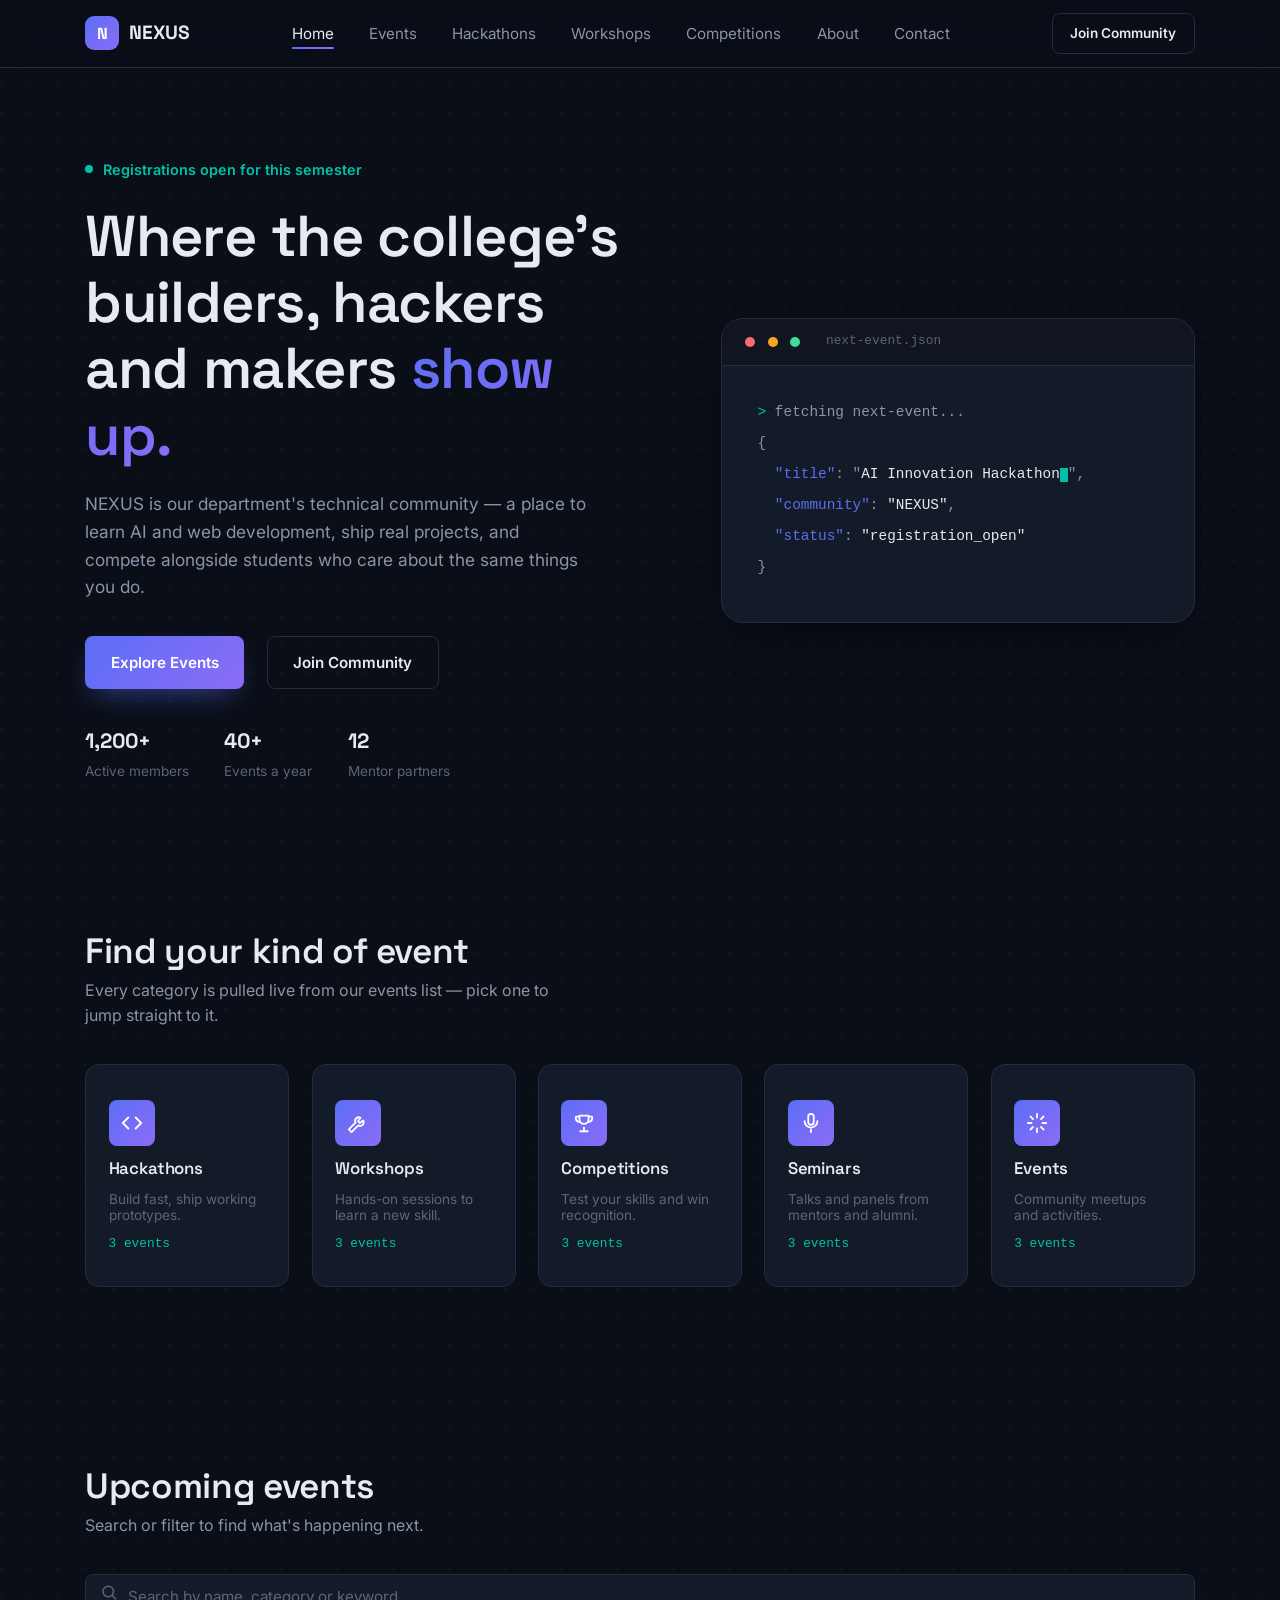
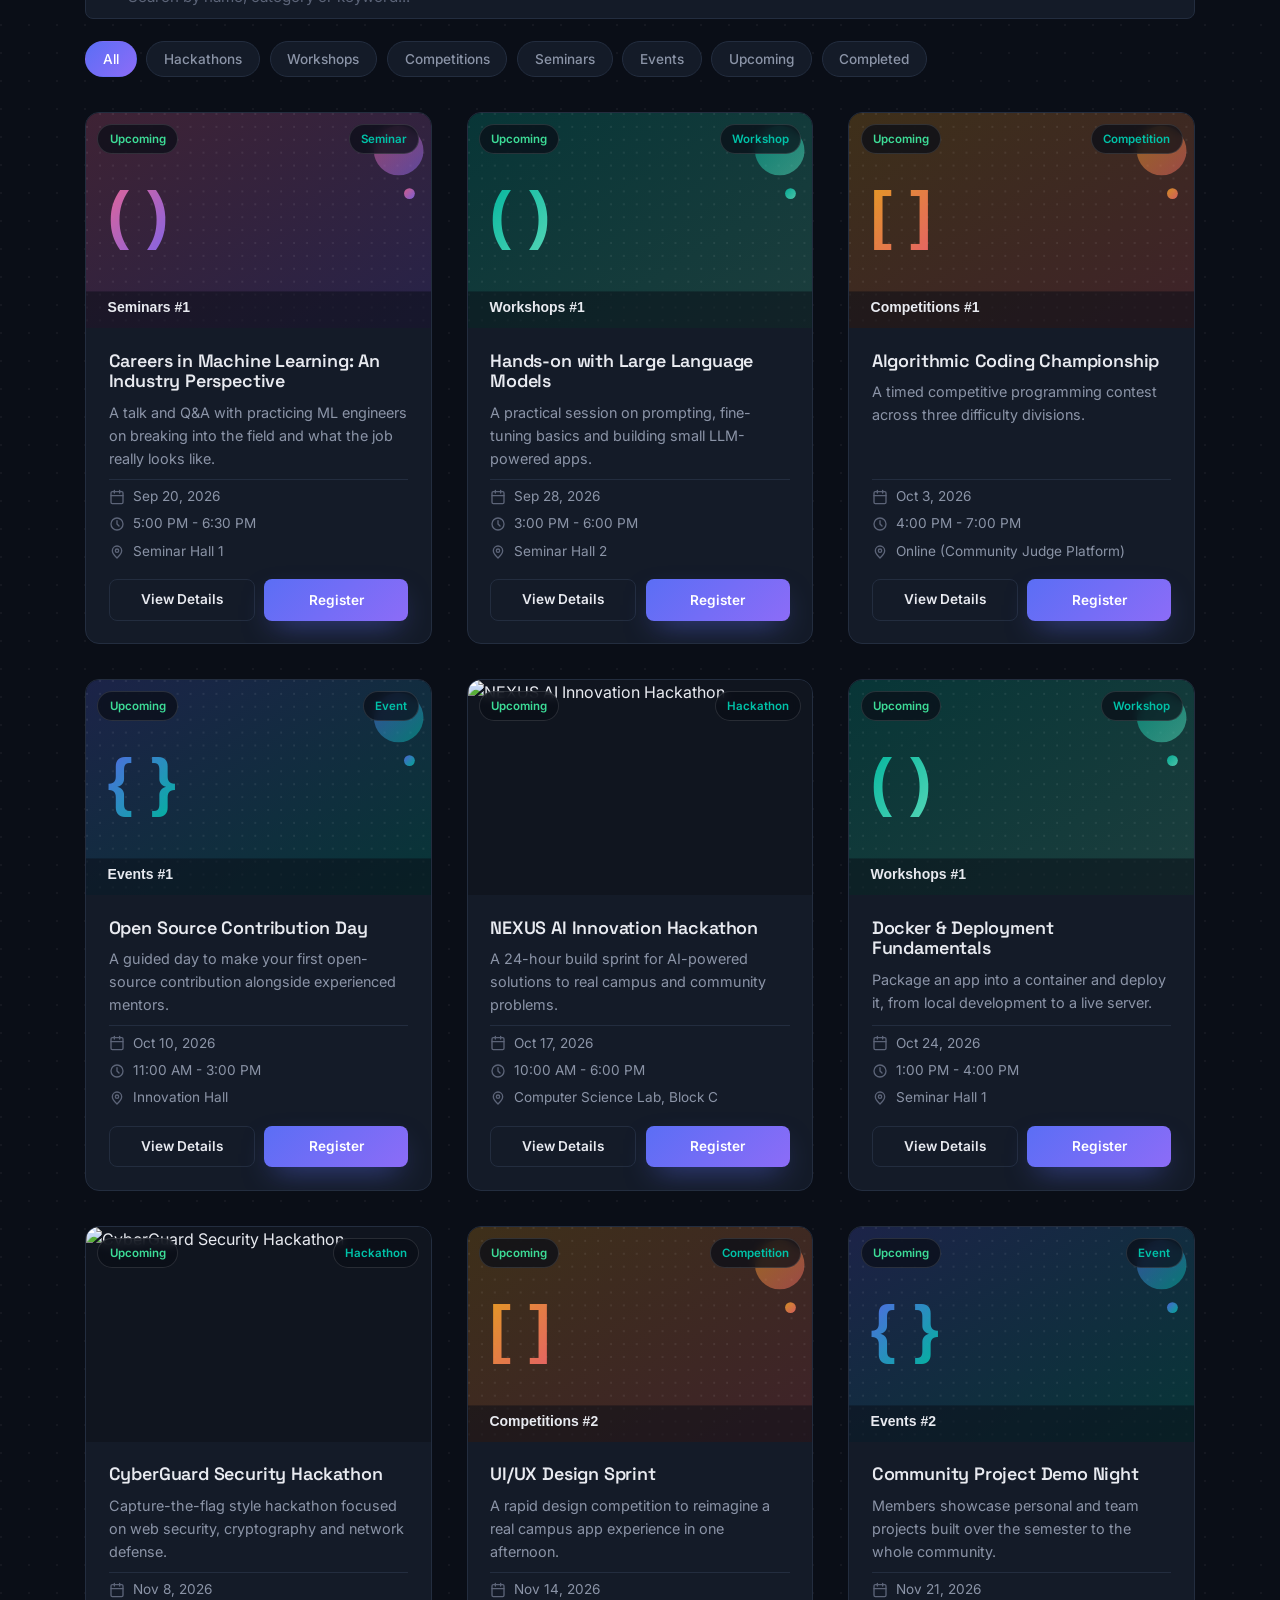
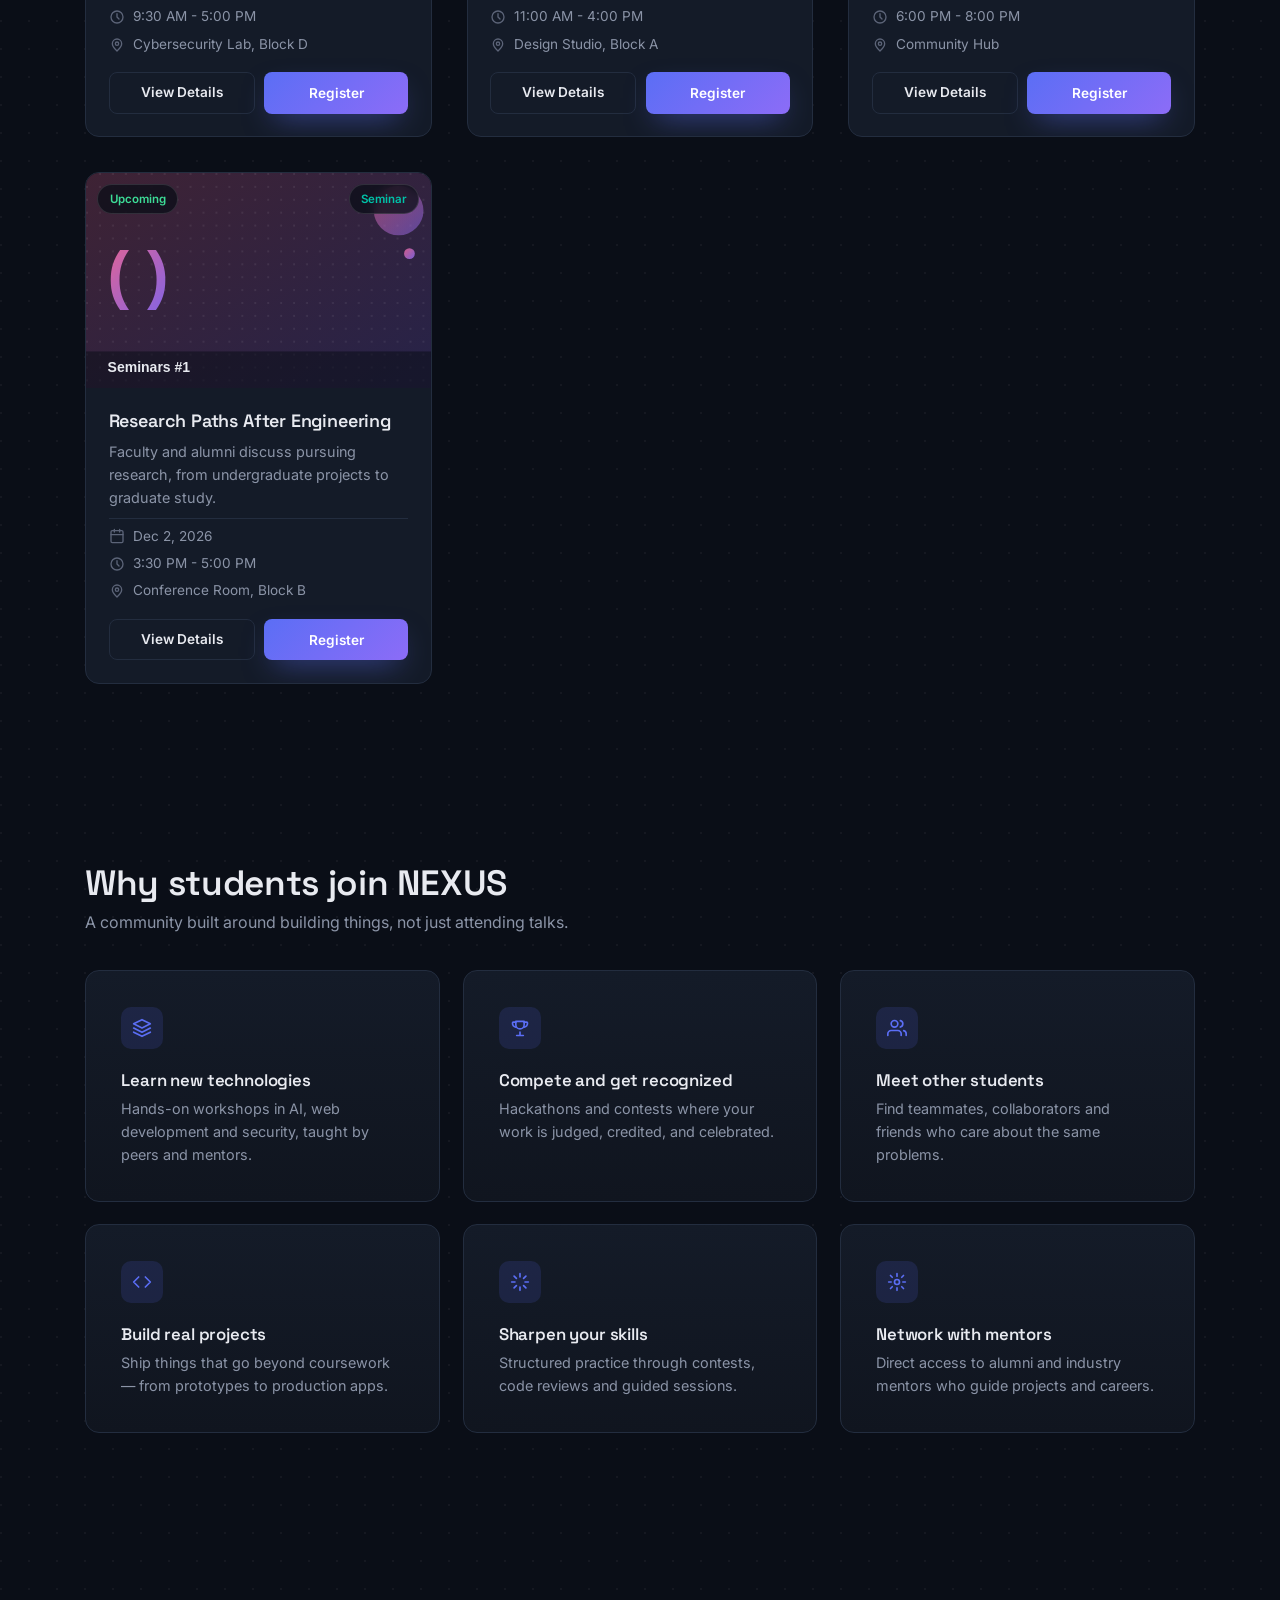
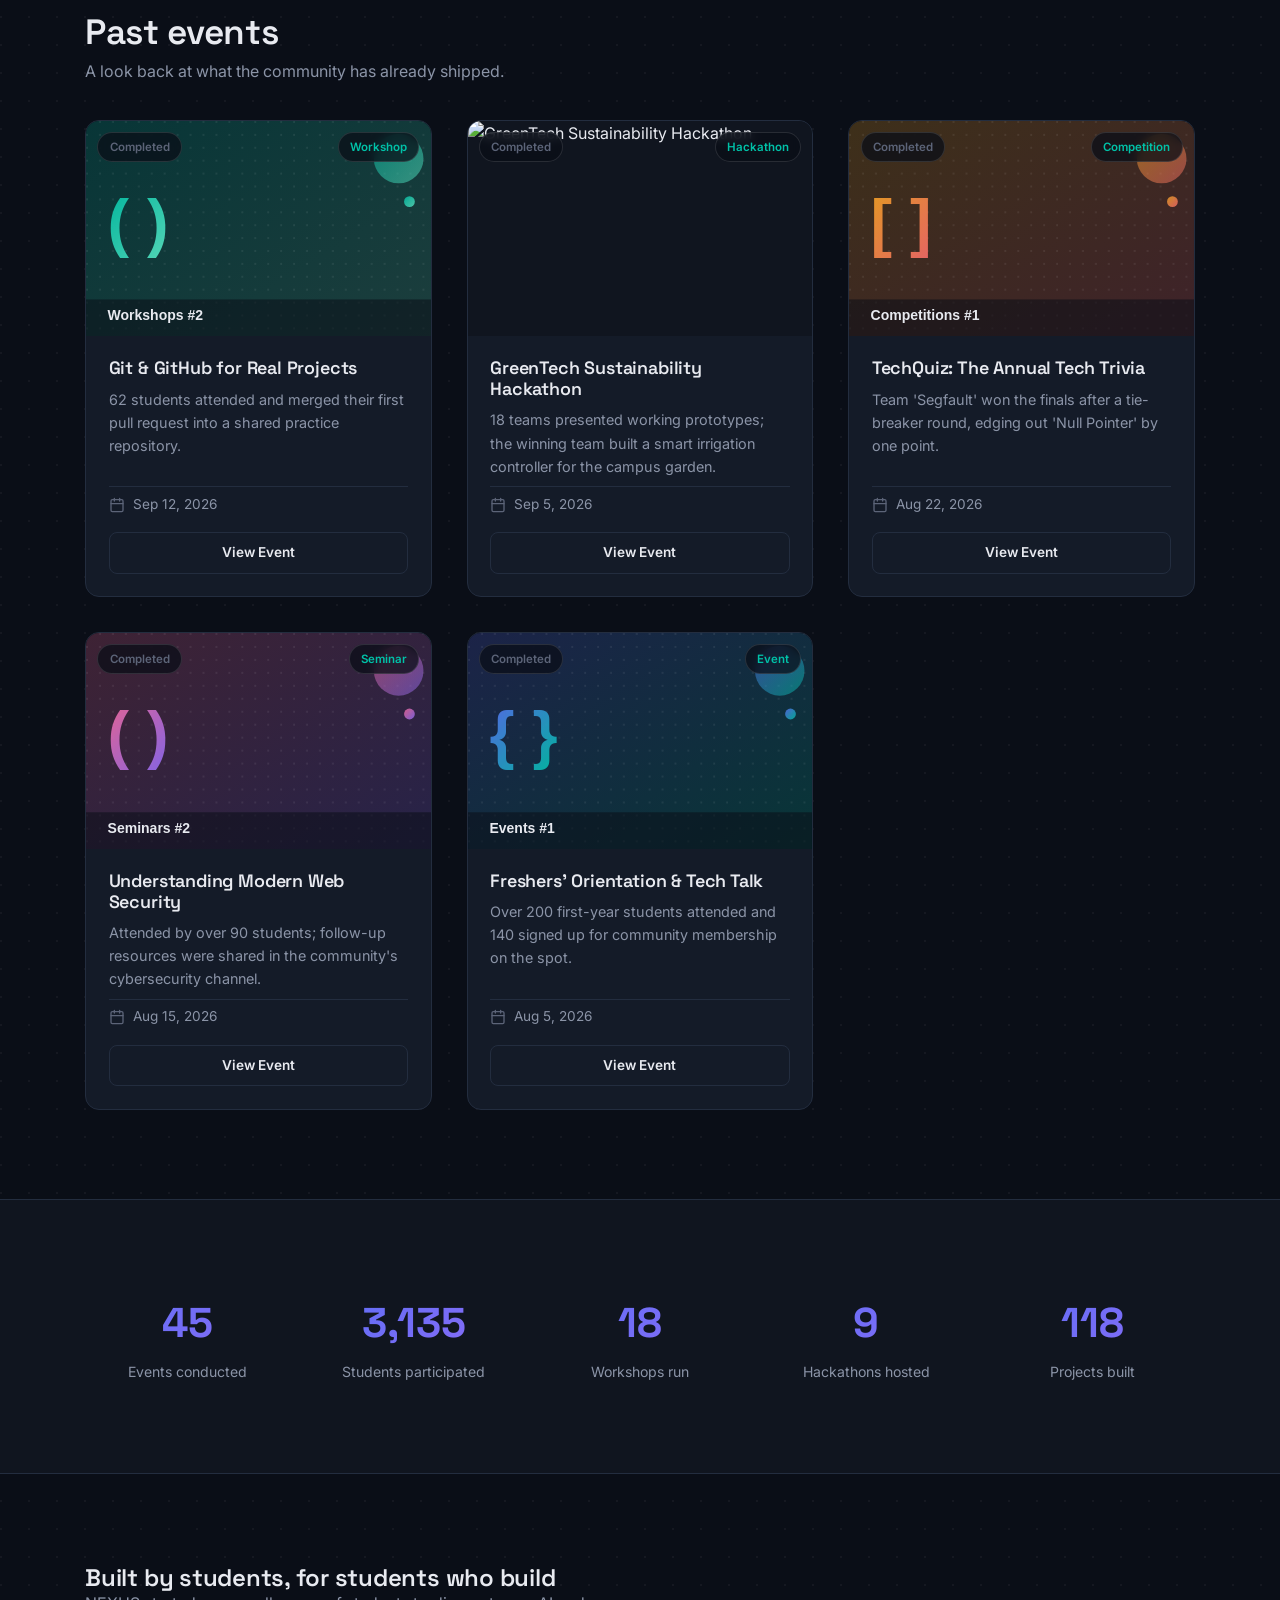
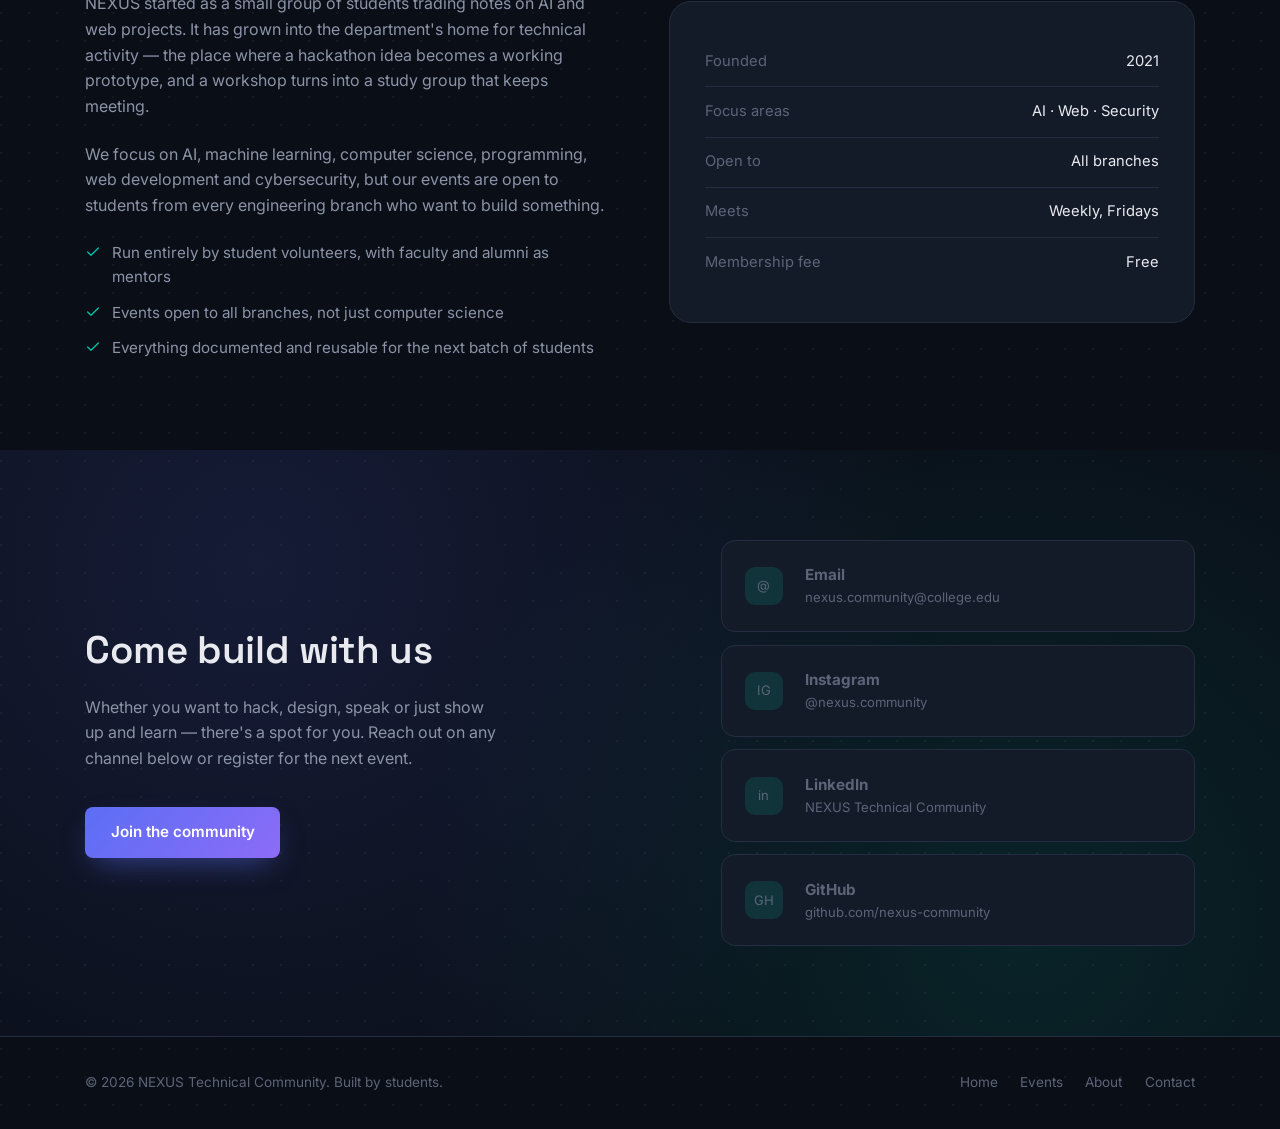
==== community-website/index.html @ 5318776b "v1 commit" ====
<!DOCTYPE html>
<html lang="en">
<head>
  <meta charset="UTF-8" />
  <meta name="viewport" content="width=device-width, initial-scale=1.0" />
  <title>NEXUS — College Technical Community</title>
  <meta name="description" content="NEXUS is our college's technical community for AI, ML, web development, cybersecurity and programming — discover hackathons, workshops, competitions and seminars." />
  <link rel="preconnect" href="https://fonts.googleapis.com" />
  <link rel="preconnect" href="https://fonts.gstatic.com" crossorigin />
  <link href="https://fonts.googleapis.com/css2?family=Space+Grotesk:wght@500;600;700&family=Inter:wght@400;500;600;700&display=swap" rel="stylesheet" />
  <link rel="stylesheet" href="style.css" />
</head>
<body>
  <a href="#main" class="skip-link">Skip to main content</a>

  <!-- ============== NAVBAR ============== -->
  <header class="navbar">
    <div class="container nav-inner">
      <a href="#home" class="brand">
        <span class="brand-mark" aria-hidden="true">N</span>
        NEXUS
      </a>

      <nav aria-label="Primary">
        <ul class="nav-links" id="navLinks">
          <li><a href="#home" class="active">Home</a></li>
          <li><a href="#events">Events</a></li>
          <li><a href="#categories">Hackathons</a></li>
          <li><a href="#categories">Workshops</a></li>
          <li><a href="#categories">Competitions</a></li>
          <li><a href="#about">About</a></li>
          <li><a href="#contact">Contact</a></li>
        </ul>
      </nav>

      <div class="nav-cta">
        <a href="#contact" class="btn btn-secondary btn-sm">Join Community</a>
        <button class="hamburger" id="hamburger" aria-label="Toggle navigation menu" aria-expanded="false">
          <span></span><span></span><span></span>
        </button>
      </div>
    </div>
  </header>

  <main id="main">
    <!-- ============== HERO ============== -->
    <section id="home" class="hero">
      <div class="container hero-grid">
        <div>
          <div class="hero-eyebrow-row">
            <span class="live-dot" aria-hidden="true"></span>
            Registrations open for this semester
          </div>
          <h1>Where the college's builders, hackers and makers <span class="grad-text">show up.</span></h1>
          <p>
            NEXUS is our department's technical community — a place to learn AI and web development, ship real
            projects, and compete alongside students who care about the same things you do.
          </p>
          <div class="hero-actions">
            <a href="#events" class="btn btn-primary">Explore Events</a>
            <a href="#contact" class="btn btn-secondary">Join Community</a>
          </div>
          <div class="hero-meta">
            <div>
              <strong>1,200+</strong>
              <span>Active members</span>
            </div>
            <div>
              <strong>40+</strong>
              <span>Events a year</span>
            </div>
            <div>
              <strong>12</strong>
              <span>Mentor partners</span>
            </div>
          </div>
        </div>

        <div class="hero-visual" aria-hidden="true">
          <div class="terminal-bar">
            <span class="terminal-dot red"></span>
            <span class="terminal-dot yellow"></span>
            <span class="terminal-dot green"></span>
            <span class="terminal-title">next-event.json</span>
          </div>
          <div class="terminal-body">
            <div class="line"><span class="prompt">&gt;</span> fetching next-event...</div>
            <div class="line">{</div>
            <div class="line">&nbsp;&nbsp;<span class="key">"title"</span>: "<span class="val" id="heroTypedValue"></span><span class="type-cursor"></span>",</div>
            <div class="line">&nbsp;&nbsp;<span class="key">"community"</span>: <span class="val">"NEXUS"</span>,</div>
            <div class="line">&nbsp;&nbsp;<span class="key">"status"</span>: <span class="val">"registration_open"</span></div>
            <div class="line">}</div>
          </div>
        </div>
      </div>
    </section>

    <!-- ============== CATEGORIES ============== -->
    <section id="categories">
      <div class="container">
        <div class="section-head">
          <div>
            <h2>Find your kind of event</h2>
            <p>Every category is pulled live from our events list — pick one to jump straight to it.</p>
          </div>
        </div>
        <div class="category-grid" id="categoryGrid">
          <!-- Rendered by script.js -->
        </div>
      </div>
    </section>

    <!-- ============== UPCOMING EVENTS ============== -->
    <section id="events">
      <div class="container">
        <div class="section-head">
          <div>
            <h2>Upcoming events</h2>
            <p>Search or filter to find what's happening next.</p>
          </div>
        </div>

        <div class="controls">
          <div class="search-box">
            <span class="search-icon" aria-hidden="true">
              <svg width="18" height="18" viewBox="0 0 24 24" fill="none" stroke="currentColor" stroke-width="2" stroke-linecap="round" stroke-linejoin="round"><circle cx="11" cy="11" r="7"/><path d="m21 21-4.3-4.3"/></svg>
            </span>
            <label for="eventSearch" class="sr-only">Search events</label>
            <input type="search" id="eventSearch" placeholder="Search by name, category or keyword..." />
          </div>
          <div class="filter-chips" role="group" aria-label="Filter events">
            <button class="chip active" data-filter="all">All</button>
            <button class="chip" data-filter="hackathon">Hackathons</button>
            <button class="chip" data-filter="workshop">Workshops</button>
            <button class="chip" data-filter="competition">Competitions</button>
            <button class="chip" data-filter="seminar">Seminars</button>
            <button class="chip" data-filter="event">Events</button>
            <button class="chip" data-filter="upcoming">Upcoming</button>
            <button class="chip" data-filter="completed">Completed</button>
          </div>
        </div>

        <div class="event-grid" id="eventGrid">
          <!-- Rendered by script.js -->
        </div>
      </div>
    </section>

    <!-- ============== WHY JOIN ============== -->
    <section id="why-join">
      <div class="container">
        <div class="section-head">
          <div>
            <h2>Why students join NEXUS</h2>
            <p>A community built around building things, not just attending talks.</p>
          </div>
        </div>
        <div class="benefits-grid">
          <div class="benefit-card">
            <div class="benefit-icon">
              <svg width="20" height="20" viewBox="0 0 24 24" fill="none" stroke="currentColor" stroke-width="2" stroke-linecap="round" stroke-linejoin="round"><path d="M12 2 2 7l10 5 10-5-10-5Z"/><path d="M2 17l10 5 10-5M2 12l10 5 10-5"/></svg>
            </div>
            <h3>Learn new technologies</h3>
            <p>Hands-on workshops in AI, web development and security, taught by peers and mentors.</p>
          </div>
          <div class="benefit-card">
            <div class="benefit-icon">
              <svg width="20" height="20" viewBox="0 0 24 24" fill="none" stroke="currentColor" stroke-width="2" stroke-linecap="round" stroke-linejoin="round"><path d="M8 21h8M12 17v4M7 4h10v4a5 5 0 0 1-10 0V4Z"/><path d="M7 5H4a1 1 0 0 0-1 1 5 5 0 0 0 4 5M17 5h3a1 1 0 0 1 1 1 5 5 0 0 1-4 5"/></svg>
            </div>
            <h3>Compete and get recognized</h3>
            <p>Hackathons and contests where your work is judged, credited, and celebrated.</p>
          </div>
          <div class="benefit-card">
            <div class="benefit-icon">
              <svg width="20" height="20" viewBox="0 0 24 24" fill="none" stroke="currentColor" stroke-width="2" stroke-linecap="round" stroke-linejoin="round"><path d="M17 21v-2a4 4 0 0 0-4-4H5a4 4 0 0 0-4 4v2"/><circle cx="9" cy="7" r="4"/><path d="M23 21v-2a4 4 0 0 0-3-3.87M16 3.13a4 4 0 0 1 0 7.75"/></svg>
            </div>
            <h3>Meet other students</h3>
            <p>Find teammates, collaborators and friends who care about the same problems.</p>
          </div>
          <div class="benefit-card">
            <div class="benefit-icon">
              <svg width="20" height="20" viewBox="0 0 24 24" fill="none" stroke="currentColor" stroke-width="2" stroke-linecap="round" stroke-linejoin="round"><path d="m16 18 6-6-6-6M8 6l-6 6 6 6"/></svg>
            </div>
            <h3>Build real projects</h3>
            <p>Ship things that go beyond coursework — from prototypes to production apps.</p>
          </div>
          <div class="benefit-card">
            <div class="benefit-icon">
              <svg width="20" height="20" viewBox="0 0 24 24" fill="none" stroke="currentColor" stroke-width="2" stroke-linecap="round" stroke-linejoin="round"><path d="M12 2v4M12 18v4M4.9 4.9l2.8 2.8M16.3 16.3l2.8 2.8M2 12h4M18 12h4M4.9 19.1l2.8-2.8M16.3 7.7l2.8-2.8"/></svg>
            </div>
            <h3>Sharpen your skills</h3>
            <p>Structured practice through contests, code reviews and guided sessions.</p>
          </div>
          <div class="benefit-card">
            <div class="benefit-icon">
              <svg width="20" height="20" viewBox="0 0 24 24" fill="none" stroke="currentColor" stroke-width="2" stroke-linecap="round" stroke-linejoin="round"><circle cx="12" cy="12" r="3"/><path d="M12 2v3M12 19v3M4.2 4.2l2.1 2.1M17.7 17.7l2.1 2.1M2 12h3M19 12h3M4.2 19.8l2.1-2.1M17.7 6.3l2.1-2.1"/></svg>
            </div>
            <h3>Network with mentors</h3>
            <p>Direct access to alumni and industry mentors who guide projects and careers.</p>
          </div>
        </div>
      </div>
    </section>

    <!-- ============== PAST EVENTS ============== -->
    <section id="past-events">
      <div class="container">
        <div class="section-head">
          <div>
            <h2>Past events</h2>
            <p>A look back at what the community has already shipped.</p>
          </div>
        </div>
        <div class="event-grid" id="pastEventGrid">
          <!-- Rendered by script.js -->
        </div>
      </div>
    </section>

    <!-- ============== STATS ============== -->
    <section class="stats-section" aria-label="Community statistics">
      <div class="container">
        <div class="stats-grid">
          <div>
            <div class="stat-value" data-target="46">0</div>
            <div class="stat-label">Events conducted</div>
          </div>
          <div>
            <div class="stat-value" data-target="3200">0</div>
            <div class="stat-label">Students participated</div>
          </div>
          <div>
            <div class="stat-value" data-target="18">0</div>
            <div class="stat-label">Workshops run</div>
          </div>
          <div>
            <div class="stat-value" data-target="9">0</div>
            <div class="stat-label">Hackathons hosted</div>
          </div>
          <div>
            <div class="stat-value" data-target="120">0</div>
            <div class="stat-label">Projects built</div>
          </div>
        </div>
      </div>
    </section>

    <!-- ============== ABOUT ============== -->
    <section id="about">
      <div class="container about-grid">
        <div class="about-copy">
          <h2>Built by students, for students who build</h2>
          <p>
            NEXUS started as a small group of students trading notes on AI and web projects. It has grown into the
            department's home for technical activity — the place where a hackathon idea becomes a working prototype,
            and a workshop turns into a study group that keeps meeting.
          </p>
          <p>
            We focus on AI, machine learning, computer science, programming, web development and cybersecurity, but
            our events are open to students from every engineering branch who want to build something.
          </p>
          <ul class="about-list">
            <li><svg width="16" height="16" viewBox="0 0 24 24" fill="none" stroke="currentColor" stroke-width="2" stroke-linecap="round" stroke-linejoin="round"><path d="M20 6 9 17l-5-5"/></svg> Run entirely by student volunteers, with faculty and alumni as mentors</li>
            <li><svg width="16" height="16" viewBox="0 0 24 24" fill="none" stroke="currentColor" stroke-width="2" stroke-linecap="round" stroke-linejoin="round"><path d="M20 6 9 17l-5-5"/></svg> Events open to all branches, not just computer science</li>
            <li><svg width="16" height="16" viewBox="0 0 24 24" fill="none" stroke="currentColor" stroke-width="2" stroke-linecap="round" stroke-linejoin="round"><path d="M20 6 9 17l-5-5"/></svg> Everything documented and reusable for the next batch of students</li>
          </ul>
        </div>
        <div class="about-panel">
          <div class="about-panel-row"><span>Founded</span><span>2021</span></div>
          <div class="about-panel-row"><span>Focus areas</span><span>AI · Web · Security</span></div>
          <div class="about-panel-row"><span>Open to</span><span>All branches</span></div>
          <div class="about-panel-row"><span>Meets</span><span>Weekly, Fridays</span></div>
          <div class="about-panel-row"><span>Membership fee</span><span>Free</span></div>
        </div>
      </div>
    </section>

    <!-- ============== CONTACT / JOIN ============== -->
    <section id="contact" class="contact-section">
      <div class="container contact-grid">
        <div class="contact-copy">
          <h2>Come build with us</h2>
          <p>
            Whether you want to hack, design, speak or just show up and learn — there's a spot for you. Reach out on
            any channel below or register for the next event.
          </p>
          <a href="#events" class="btn btn-primary">Join the community</a>
        </div>
        <div class="contact-channels">
          <a class="channel" href="mailto:nexus.community@college.edu">
            <span class="channel-icon">@</span>
            <span>
              <strong>Email</strong>
              <span>nexus.community@college.edu</span>
            </span>
          </a>
          <a class="channel" href="https://instagram.com/" target="_blank" rel="noopener noreferrer">
            <span class="channel-icon">IG</span>
            <span>
              <strong>Instagram</strong>
              <span>@nexus.community</span>
            </span>
          </a>
          <a class="channel" href="https://linkedin.com/" target="_blank" rel="noopener noreferrer">
            <span class="channel-icon">in</span>
            <span>
              <strong>LinkedIn</strong>
              <span>NEXUS Technical Community</span>
            </span>
          </a>
          <a class="channel" href="https://github.com/" target="_blank" rel="noopener noreferrer">
            <span class="channel-icon">GH</span>
            <span>
              <strong>GitHub</strong>
              <span>github.com/nexus-community</span>
            </span>
          </a>
        </div>
      </div>
    </section>
  </main>

  <footer class="site-footer">
    <div class="container footer-inner">
      <p>&copy; <span id="year"></span> NEXUS Technical Community. Built by students.</p>
      <div class="footer-links">
        <a href="#home">Home</a>
        <a href="#events">Events</a>
        <a href="#about">About</a>
        <a href="#contact">Contact</a>
      </div>
    </div>
  </footer>

  <div class="toast" id="toast" role="status" aria-live="polite"></div>

  <!-- Data files first, main script last -->
  <script src="js/hackathons.js"></script>
  <script src="js/workshops.js"></script>
  <script src="js/competitions.js"></script>
  <script src="js/seminars.js"></script>
  <script src="js/events.js"></script>
  <script src="js/script.js"></script>
</body>
</html>
---- community-website/style.css ----
/* =========================================================
   NEXUS — College Technical Community
   Stylesheet
   Structure:
     1. Design tokens
     2. Reset & base
     3. Layout helpers
     4. Navbar
     5. Hero
     6. Section headers
     7. Filters & search
     8. Event cards
     9. Category cards
     10. Why join
     11. Stats
     12. About
     13. Contact / footer
     14. Utilities & animation
     15. Media queries
   ========================================================= */

/* ---------- 1. Design tokens ---------- */
:root {
  /* colors */
  --bg: #0a0e17;
  --bg-raised: #10151f;
  --surface: #141b28;
  --surface-hover: #182131;
  --border: #232d3f;
  --text: #e8eaf0;
  --text-muted: #8b94a7;
  --text-faint: #5c6478;

  --accent: #5b6ef5;
  --accent-2: #00c2a8;
  --accent-warm: #f5a623;
  --accent-pink: #f76b9c;

  --accent-grad: linear-gradient(135deg, #5b6ef5 0%, #8c6cf7 100%);
  --accent-grad-2: linear-gradient(135deg, #00c2a8 0%, #5be7c4 100%);

  --success: #3ddc97;
  --danger: #f76b6b;

  /* type */
  --font-display: "Space Grotesk", "Segoe UI", sans-serif;
  --font-body: "Inter", "Segoe UI", sans-serif;

  /* spacing scale */
  --space-1: 0.4rem;
  --space-2: 0.8rem;
  --space-3: 1.4rem;
  --space-4: 2.2rem;
  --space-5: 3.6rem;
  --space-6: 5.6rem;

  --radius-s: 8px;
  --radius-m: 14px;
  --radius-l: 22px;

  --shadow-soft: 0 20px 50px -20px rgba(0, 0, 0, 0.6);
  --container: 1180px;

  --ease: cubic-bezier(0.16, 1, 0.3, 1);
}

/* ---------- 2. Reset & base ---------- */
* {
  margin: 0;
  padding: 0;
  box-sizing: border-box;
}

html {
  scroll-behavior: smooth;
}

@media (prefers-reduced-motion: reduce) {
  html {
    scroll-behavior: auto;
  }
  *,
  *::before,
  *::after {
    animation-duration: 0.01ms !important;
    animation-iteration-count: 1 !important;
    transition-duration: 0.01ms !important;
  }
}

body {
  font-family: var(--font-body);
  background: var(--bg);
  color: var(--text);
  line-height: 1.6;
  overflow-x: hidden;
  background-image: radial-gradient(circle at 1px 1px, rgba(255, 255, 255, 0.045) 1px, transparent 0);
  background-size: 28px 28px;
}

img {
  max-width: 100%;
  display: block;
}

a {
  color: inherit;
  text-decoration: none;
}

ul {
  list-style: none;
}

button {
  font-family: inherit;
  cursor: pointer;
  border: none;
  background: none;
  color: inherit;
}

input,
textarea {
  font-family: inherit;
}

h1,
h2,
h3,
h4 {
  font-family: var(--font-display);
  font-weight: 600;
  line-height: 1.15;
  letter-spacing: -0.01em;
}

:focus-visible {
  outline: 2px solid var(--accent-2);
  outline-offset: 3px;
  border-radius: 4px;
}

.container {
  max-width: var(--container);
  margin-inline: auto;
  padding-inline: var(--space-4);
}

section {
  padding-block: var(--space-6);
}

.skip-link {
  position: absolute;
  left: -999px;
  top: 0;
  background: var(--accent);
  color: #fff;
  padding: var(--space-2) var(--space-3);
  z-index: 999;
  border-radius: var(--radius-s);
}

.skip-link:focus {
  left: var(--space-3);
  top: var(--space-3);
}

/* ---------- Buttons ---------- */
.btn {
  display: inline-flex;
  align-items: center;
  justify-content: center;
  gap: var(--space-2);
  padding: 0.85rem 1.6rem;
  border-radius: var(--radius-s);
  font-weight: 600;
  font-size: 0.95rem;
  transition: transform 0.25s var(--ease), box-shadow 0.25s var(--ease), background 0.25s var(--ease);
  white-space: nowrap;
}

.btn-primary {
  background: var(--accent-grad);
  color: #fff;
  box-shadow: 0 12px 30px -10px rgba(91, 110, 245, 0.55);
}

.btn-primary:hover {
  transform: translateY(-2px);
  box-shadow: 0 16px 36px -8px rgba(91, 110, 245, 0.65);
}

.btn-secondary {
  background: transparent;
  color: var(--text);
  border: 1px solid var(--border);
}

.btn-secondary:hover {
  border-color: var(--accent-2);
  color: var(--accent-2);
}

.btn-block {
  width: 100%;
}

.btn-sm {
  padding: 0.55rem 1.1rem;
  font-size: 0.85rem;
}

.btn:disabled {
  opacity: 0.5;
  cursor: not-allowed;
  transform: none !important;
}

/* ---------- 4. Navbar ---------- */
.navbar {
  position: sticky;
  top: 0;
  z-index: 100;
  background: rgba(10, 14, 23, 0.78);
  backdrop-filter: blur(14px) saturate(140%);
  -webkit-backdrop-filter: blur(14px) saturate(140%);
  border-bottom: 1px solid var(--border);
}

.nav-inner {
  display: flex;
  align-items: center;
  justify-content: space-between;
  padding-block: var(--space-2);
}

.brand {
  display: flex;
  align-items: center;
  gap: 0.6rem;
  font-family: var(--font-display);
  font-size: 1.2rem;
  font-weight: 700;
}

.brand-mark {
  width: 34px;
  height: 34px;
  border-radius: 9px;
  background: var(--accent-grad);
  display: grid;
  place-items: center;
  font-size: 1rem;
  color: #fff;
}

.nav-links {
  display: flex;
  gap: var(--space-4);
}

.nav-links a {
  font-size: 0.95rem;
  color: var(--text-muted);
  position: relative;
  padding-block: 0.3rem;
  transition: color 0.2s;
}

.nav-links a:hover,
.nav-links a.active {
  color: var(--text);
}

.nav-links a.active::after {
  content: "";
  position: absolute;
  left: 0;
  right: 0;
  bottom: -2px;
  height: 2px;
  background: var(--accent-grad);
  border-radius: 2px;
}

.nav-cta {
  display: flex;
  align-items: center;
  gap: var(--space-3);
}

.hamburger {
  display: none;
  flex-direction: column;
  gap: 5px;
  padding: 0.4rem;
}

.hamburger span {
  width: 24px;
  height: 2px;
  background: var(--text);
  border-radius: 2px;
  transition: transform 0.25s var(--ease), opacity 0.25s var(--ease);
}

.hamburger.open span:nth-child(1) {
  transform: translateY(7px) rotate(45deg);
}

.hamburger.open span:nth-child(2) {
  opacity: 0;
}

.hamburger.open span:nth-child(3) {
  transform: translateY(-7px) rotate(-45deg);
}

/* ---------- 5. Hero ---------- */
.hero {
  padding-block: var(--space-6) var(--space-5);
  position: relative;
}

.hero-grid {
  display: grid;
  grid-template-columns: 1.1fr 0.9fr;
  gap: var(--space-5);
  align-items: center;
}

.hero-eyebrow-row {
  display: flex;
  align-items: center;
  gap: 0.6rem;
  margin-bottom: var(--space-3);
  color: var(--accent-2);
  font-size: 0.9rem;
  font-weight: 600;
}

.live-dot {
  width: 8px;
  height: 8px;
  border-radius: 50%;
  background: var(--accent-2);
  box-shadow: 0 0 0 0 rgba(0, 194, 168, 0.6);
  animation: pulse-dot 2s infinite;
}

@keyframes pulse-dot {
  0% {
    box-shadow: 0 0 0 0 rgba(0, 194, 168, 0.55);
  }
  70% {
    box-shadow: 0 0 0 10px rgba(0, 194, 168, 0);
  }
  100% {
    box-shadow: 0 0 0 0 rgba(0, 194, 168, 0);
  }
}

.hero h1 {
  font-size: clamp(2.2rem, 4.6vw, 3.6rem);
  margin-bottom: var(--space-3);
  max-width: 15ch;
}

.hero h1 .grad-text {
  background: var(--accent-grad);
  -webkit-background-clip: text;
  background-clip: text;
  color: transparent;
}

.hero p {
  color: var(--text-muted);
  font-size: 1.08rem;
  max-width: 46ch;
  margin-bottom: var(--space-4);
}

.hero-actions {
  display: flex;
  gap: var(--space-3);
  flex-wrap: wrap;
  margin-bottom: var(--space-4);
}

.hero-meta {
  display: flex;
  gap: var(--space-4);
}

.hero-meta div strong {
  display: block;
  font-family: var(--font-display);
  font-size: 1.3rem;
}

.hero-meta div span {
  color: var(--text-faint);
  font-size: 0.85rem;
}

/* terminal-style visual */
.hero-visual {
  background: var(--surface);
  border: 1px solid var(--border);
  border-radius: var(--radius-l);
  box-shadow: var(--shadow-soft);
  overflow: hidden;
}

.terminal-bar {
  display: flex;
  align-items: center;
  gap: var(--space-2);
  padding: var(--space-2) var(--space-3);
  border-bottom: 1px solid var(--border);
  background: var(--bg-raised);
}

.terminal-dot {
  width: 10px;
  height: 10px;
  border-radius: 50%;
}

.terminal-dot.red {
  background: #f76b6b;
}

.terminal-dot.yellow {
  background: #f5a623;
}

.terminal-dot.green {
  background: #3ddc97;
}

.terminal-title {
  margin-left: var(--space-2);
  color: var(--text-faint);
  font-size: 0.8rem;
  font-family: monospace;
}

.terminal-body {
  padding: var(--space-4);
  font-family: monospace;
  font-size: 0.9rem;
  min-height: 220px;
}

.terminal-body .line {
  margin-bottom: 0.5rem;
  color: var(--text-muted);
}

.terminal-body .prompt {
  color: var(--accent-2);
}

.terminal-body .key {
  color: var(--accent);
}

.terminal-body .val {
  color: var(--text);
}

.type-cursor {
  display: inline-block;
  width: 8px;
  height: 1em;
  background: var(--accent-2);
  vertical-align: text-bottom;
  animation: blink 1s steps(1) infinite;
}

@keyframes blink {
  50% {
    opacity: 0;
  }
}

/* ---------- 6. Section headers ---------- */
.section-head {
  display: flex;
  align-items: flex-end;
  justify-content: space-between;
  gap: var(--space-3);
  margin-bottom: var(--space-4);
  flex-wrap: wrap;
}

.section-head h2 {
  font-size: clamp(1.6rem, 3vw, 2.2rem);
}

.section-head p {
  color: var(--text-muted);
  max-width: 50ch;
  margin-top: 0.4rem;
}

.section-link {
  color: var(--accent-2);
  font-weight: 600;
  font-size: 0.95rem;
  white-space: nowrap;
}

/* ---------- 7. Filters & search ---------- */
.controls {
  display: flex;
  flex-wrap: wrap;
  gap: var(--space-3);
  align-items: center;
  margin-bottom: var(--space-4);
}

.search-box {
  position: relative;
  flex: 1 1 260px;
}

.search-box input {
  width: 100%;
  padding: 0.75rem 1rem 0.75rem 2.6rem;
  border-radius: var(--radius-s);
  border: 1px solid var(--border);
  background: var(--surface);
  color: var(--text);
  font-size: 0.95rem;
}

.search-box input::placeholder {
  color: var(--text-faint);
}

.search-box input:focus {
  border-color: var(--accent);
}

.search-icon {
  position: absolute;
  left: 0.9rem;
  top: 50%;
  transform: translateY(-50%);
  color: var(--text-faint);
  pointer-events: none;
}

.filter-chips {
  display: flex;
  gap: 0.6rem;
  flex-wrap: wrap;
}

.chip {
  padding: 0.55rem 1.05rem;
  border-radius: 999px;
  border: 1px solid var(--border);
  background: var(--surface);
  color: var(--text-muted);
  font-size: 0.85rem;
  font-weight: 500;
  transition: all 0.2s;
}

.chip:hover {
  color: var(--text);
  border-color: var(--accent);
}

.chip.active {
  background: var(--accent-grad);
  border-color: transparent;
  color: #fff;
}

/* ---------- 8. Event cards ---------- */
.event-grid {
  display: grid;
  grid-template-columns: repeat(auto-fill, minmax(300px, 1fr));
  gap: var(--space-4);
}

.event-card {
  background: var(--surface);
  border: 1px solid var(--border);
  border-radius: var(--radius-m);
  overflow: hidden;
  display: flex;
  flex-direction: column;
  transition: transform 0.3s var(--ease), border-color 0.3s var(--ease);
}

.event-card:hover {
  transform: translateY(-4px);
  border-color: var(--accent);
}

.event-thumb {
  position: relative;
  aspect-ratio: 16 / 10;
  overflow: hidden;
  background: var(--bg-raised);
}

.event-thumb img {
  width: 100%;
  height: 100%;
  object-fit: cover;
}

.badge {
  position: absolute;
  top: 0.7rem;
  left: 0.7rem;
  padding: 0.3rem 0.7rem;
  border-radius: 999px;
  font-size: 0.72rem;
  font-weight: 600;
  background: rgba(10, 14, 23, 0.75);
  backdrop-filter: blur(4px);
  border: 1px solid rgba(255, 255, 255, 0.12);
}

.badge.status-upcoming {
  color: var(--success);
}

.badge.status-completed {
  color: var(--text-faint);
}

.badge.status-ongoing {
  color: var(--accent-warm);
}

.badge.category-badge {
  right: 0.7rem;
  left: auto;
  color: var(--accent-2);
}

.event-body {
  padding: var(--space-3);
  display: flex;
  flex-direction: column;
  gap: 0.55rem;
  flex: 1;
}

.event-body h3 {
  font-size: 1.12rem;
}

.event-desc {
  color: var(--text-muted);
  font-size: 0.9rem;
  flex: 1;
}

.event-meta {
  display: flex;
  flex-direction: column;
  gap: 0.35rem;
  font-size: 0.85rem;
  color: var(--text-muted);
  padding-top: 0.4rem;
  border-top: 1px solid var(--border);
}

.event-meta .meta-row {
  display: flex;
  align-items: center;
  gap: 0.5rem;
}

.event-meta svg {
  flex-shrink: 0;
  color: var(--text-faint);
}

.event-actions {
  display: flex;
  gap: 0.6rem;
  margin-top: 0.5rem;
}

.event-actions .btn {
  flex: 1;
}

.countdown {
  font-size: 0.78rem;
  color: var(--accent-warm);
  font-family: monospace;
}

.empty-state {
  text-align: center;
  padding: var(--space-5);
  color: var(--text-faint);
  grid-column: 1 / -1;
}

/* ---------- 9. Category cards ---------- */
.category-grid {
  display: grid;
  grid-template-columns: repeat(5, 1fr);
  gap: var(--space-3);
}

.category-card {
  background: var(--surface);
  border: 1px solid var(--border);
  border-radius: var(--radius-m);
  padding: var(--space-4) var(--space-3);
  text-align: left;
  transition: transform 0.25s var(--ease), border-color 0.25s var(--ease), background 0.25s var(--ease);
  display: flex;
  flex-direction: column;
  gap: var(--space-2);
}

.category-card:hover {
  transform: translateY(-4px);
  border-color: var(--accent);
  background: var(--surface-hover);
}

.category-icon {
  width: 46px;
  height: 46px;
  border-radius: var(--radius-s);
  display: grid;
  place-items: center;
  background: var(--accent-grad);
  color: #fff;
}

.category-card h3 {
  font-size: 1.05rem;
}

.category-card p {
  color: var(--text-faint);
  font-size: 0.85rem;
}

.category-count {
  font-family: monospace;
  font-size: 0.8rem;
  color: var(--accent-2);
  margin-top: auto;
}

/* ---------- 10. Why join ---------- */
.benefits-grid {
  display: grid;
  grid-template-columns: repeat(3, 1fr);
  gap: var(--space-3);
}

.benefit-card {
  padding: var(--space-4);
  border-radius: var(--radius-m);
  border: 1px solid var(--border);
  background: linear-gradient(180deg, var(--surface) 0%, var(--bg-raised) 100%);
}

.benefit-icon {
  width: 42px;
  height: 42px;
  border-radius: 10px;
  display: grid;
  place-items: center;
  margin-bottom: var(--space-3);
  background: rgba(91, 110, 245, 0.14);
  color: var(--accent);
}

.benefit-card h3 {
  font-size: 1.05rem;
  margin-bottom: 0.4rem;
}

.benefit-card p {
  color: var(--text-muted);
  font-size: 0.9rem;
}

/* ---------- 11. Stats ---------- */
.stats-section {
  background: var(--bg-raised);
  border-top: 1px solid var(--border);
  border-bottom: 1px solid var(--border);
}

.stats-grid {
  display: grid;
  grid-template-columns: repeat(5, 1fr);
  gap: var(--space-3);
  text-align: center;
}

.stat-value {
  font-family: var(--font-display);
  font-size: clamp(1.8rem, 3.4vw, 2.6rem);
  font-weight: 700;
  background: var(--accent-grad);
  -webkit-background-clip: text;
  background-clip: text;
  color: transparent;
}

.stat-label {
  color: var(--text-muted);
  font-size: 0.88rem;
  margin-top: 0.3rem;
}

/* ---------- 12. About ---------- */
.about-grid {
  display: grid;
  grid-template-columns: 1fr 1fr;
  gap: var(--space-5);
  align-items: center;
}

.about-copy p {
  color: var(--text-muted);
  margin-bottom: var(--space-3);
}

.about-list {
  display: flex;
  flex-direction: column;
  gap: 0.7rem;
}

.about-list li {
  display: flex;
  gap: 0.7rem;
  align-items: flex-start;
  color: var(--text-muted);
  font-size: 0.95rem;
}

.about-list svg {
  color: var(--accent-2);
  flex-shrink: 0;
  margin-top: 3px;
}

.about-panel {
  background: var(--surface);
  border: 1px solid var(--border);
  border-radius: var(--radius-l);
  padding: var(--space-4);
}

.about-panel-row {
  display: flex;
  justify-content: space-between;
  padding-block: var(--space-2);
  border-bottom: 1px solid var(--border);
  font-size: 0.92rem;
}

.about-panel-row:last-child {
  border-bottom: none;
}

.about-panel-row span:first-child {
  color: var(--text-faint);
}

/* ---------- 13. Contact / footer ---------- */
.contact-section {
  background: radial-gradient(circle at 20% 20%, rgba(91, 110, 245, 0.14), transparent 60%),
    radial-gradient(circle at 80% 80%, rgba(0, 194, 168, 0.12), transparent 55%);
}

.contact-grid {
  display: grid;
  grid-template-columns: 1.1fr 0.9fr;
  gap: var(--space-5);
  align-items: center;
}

.contact-copy h2 {
  font-size: clamp(1.7rem, 3.4vw, 2.4rem);
  margin-bottom: var(--space-3);
  max-width: 16ch;
}

.contact-copy p {
  color: var(--text-muted);
  max-width: 42ch;
  margin-bottom: var(--space-4);
}

.contact-channels {
  display: flex;
  flex-direction: column;
  gap: var(--space-2);
}

.channel {
  display: flex;
  align-items: center;
  gap: var(--space-3);
  padding: var(--space-3);
  border-radius: var(--radius-m);
  background: var(--surface);
  border: 1px solid var(--border);
  transition: border-color 0.2s;
}

.channel:hover {
  border-color: var(--accent-2);
}

.channel-icon {
  width: 38px;
  height: 38px;
  border-radius: 10px;
  display: grid;
  place-items: center;
  background: rgba(0, 194, 168, 0.14);
  color: var(--accent-2);
  flex-shrink: 0;
}

.channel strong {
  display: block;
  font-size: 0.95rem;
}

.channel span {
  color: var(--text-faint);
  font-size: 0.82rem;
}

footer.site-footer {
  border-top: 1px solid var(--border);
  padding-block: var(--space-4);
}

.footer-inner {
  display: flex;
  justify-content: space-between;
  align-items: center;
  flex-wrap: wrap;
  gap: var(--space-3);
}

.footer-inner p {
  color: var(--text-faint);
  font-size: 0.85rem;
}

.footer-links {
  display: flex;
  gap: var(--space-3);
}

.footer-links a {
  color: var(--text-faint);
  font-size: 0.85rem;
}

.footer-links a:hover {
  color: var(--text);
}

/* ---------- 14. Utilities & animation ---------- */
.reveal {
  opacity: 0;
  transform: translateY(16px);
  transition: opacity 0.6s var(--ease), transform 0.6s var(--ease);
}

.reveal.in-view {
  opacity: 1;
  transform: translateY(0);
}

.toast {
  position: fixed;
  bottom: var(--space-4);
  right: var(--space-4);
  background: var(--surface);
  border: 1px solid var(--accent-2);
  color: var(--text);
  padding: var(--space-3) var(--space-4);
  border-radius: var(--radius-s);
  box-shadow: var(--shadow-soft);
  z-index: 200;
  transform: translateY(20px);
  opacity: 0;
  transition: all 0.3s var(--ease);
  pointer-events: none;
  max-width: 320px;
}

.toast.show {
  transform: translateY(0);
  opacity: 1;
}

.sr-only {
  position: absolute;
  width: 1px;
  height: 1px;
  overflow: hidden;
  clip: rect(0 0 0 0);
  white-space: nowrap;
}

/* ---------- 15. Media queries ---------- */
@media (max-width: 1024px) {
  .category-grid {
    grid-template-columns: repeat(3, 1fr);
  }

  .stats-grid {
    grid-template-columns: repeat(3, 1fr);
    row-gap: var(--space-4);
  }

  .benefits-grid {
    grid-template-columns: repeat(2, 1fr);
  }
}

@media (max-width: 900px) {
  .hero-grid,
  .about-grid,
  .contact-grid {
    grid-template-columns: 1fr;
  }

  .hero-visual {
    order: -1;
  }
}

@media (max-width: 780px) {
  .nav-links {
    position: fixed;
    top: 64px;
    left: 0;
    right: 0;
    background: var(--bg-raised);
    border-bottom: 1px solid var(--border);
    flex-direction: column;
    padding: var(--space-3) var(--space-4);
    gap: var(--space-2);
    transform: translateY(-130%);
    opacity: 0;
    transition: transform 0.3s var(--ease), opacity 0.3s var(--ease);
  }

  .nav-links.open {
    transform: translateY(0);
    opacity: 1;
  }

  .nav-cta .btn-secondary {
    display: none;
  }

  .hamburger {
    display: flex;
  }

  .category-grid {
    grid-template-columns: repeat(2, 1fr);
  }

  .benefits-grid {
    grid-template-columns: 1fr;
  }
}

@media (max-width: 640px) {
  section {
    padding-block: var(--space-5);
  }

  .stats-grid {
    grid-template-columns: repeat(2, 1fr);
  }

  .hero-meta {
    flex-wrap: wrap;
    gap: var(--space-3);
  }

  .section-head {
    flex-direction: column;
    align-items: flex-start;
  }
}

@media (max-width: 480px) {
  .container {
    padding-inline: var(--space-3);
  }

  .category-grid {
    grid-template-columns: 1fr 1fr;
  }

  .hero-actions {
    flex-direction: column;
  }

  .hero-actions .btn {
    width: 100%;
  }

  .event-actions {
    flex-direction: column;
  }

  .footer-inner {
    flex-direction: column;
    text-align: center;
  }
}

@media (max-width: 380px) {
  .category-grid {
    grid-template-columns: 1fr;
  }
}
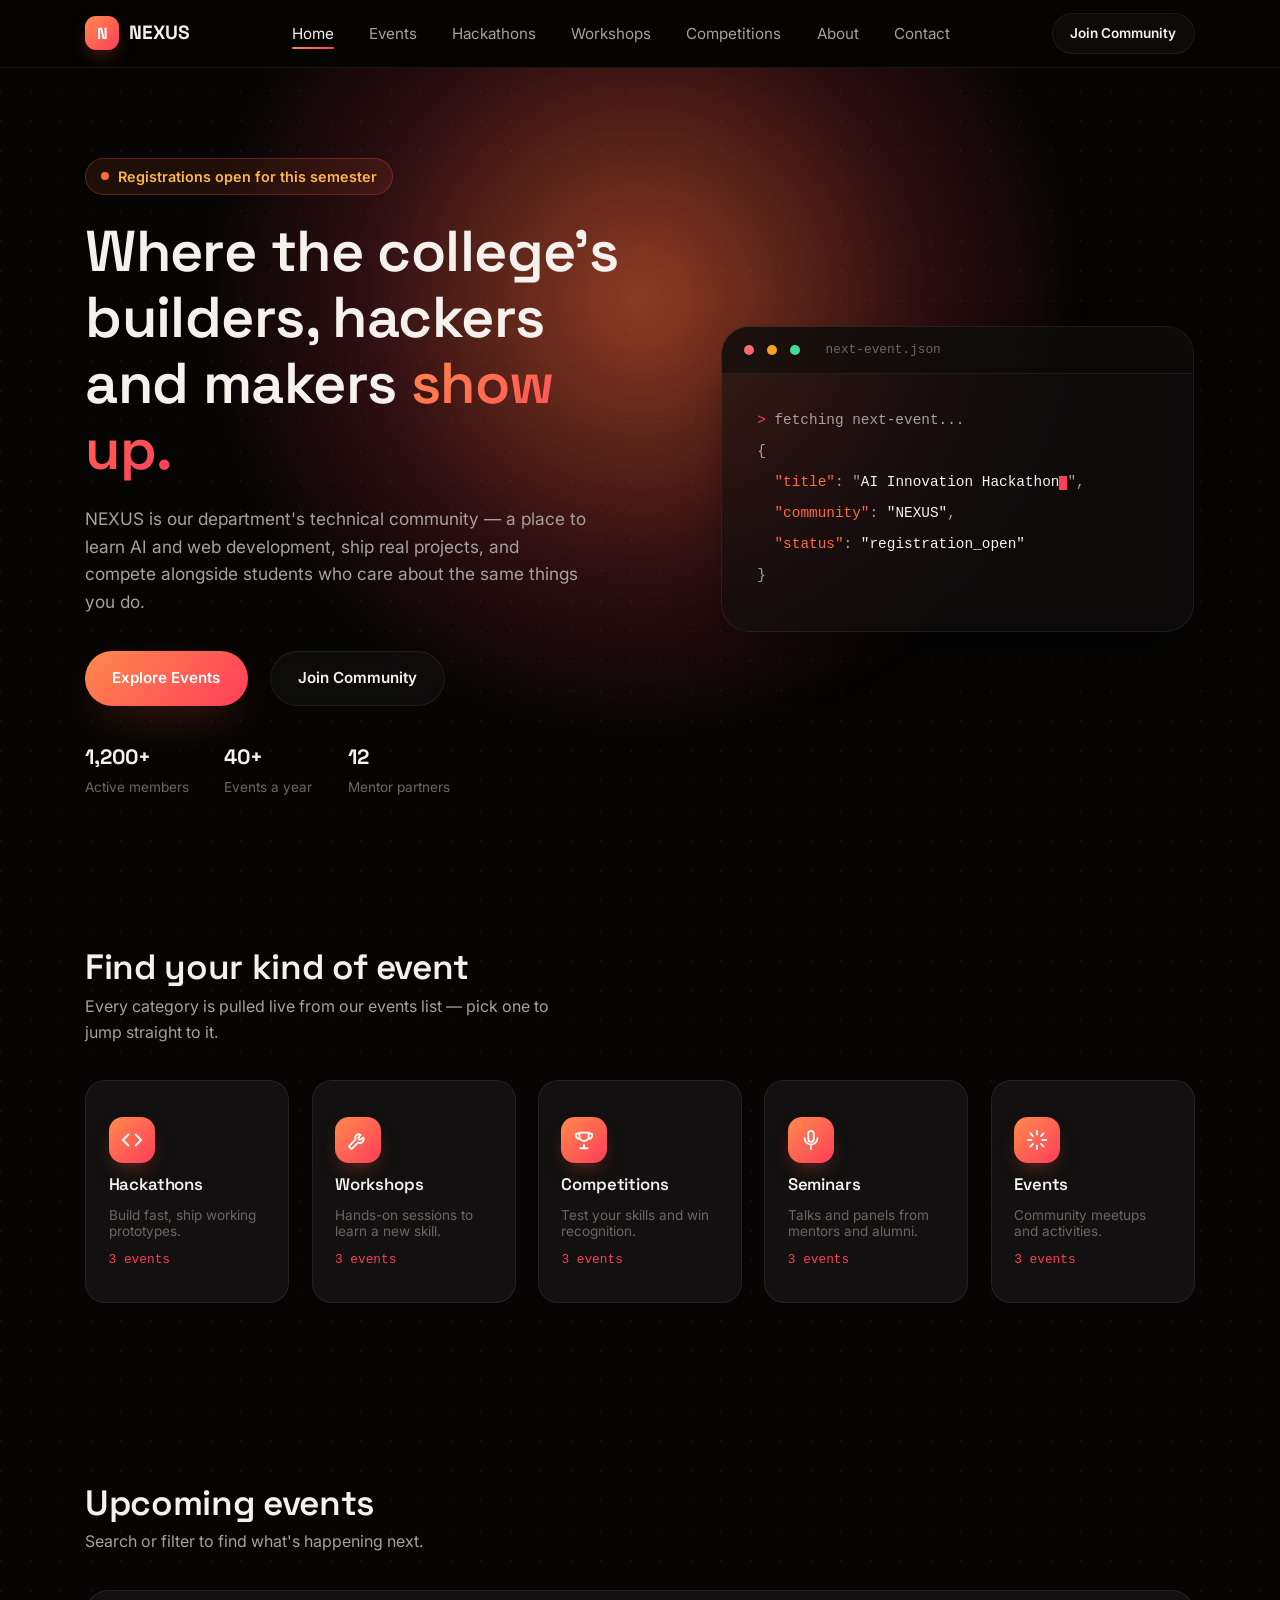
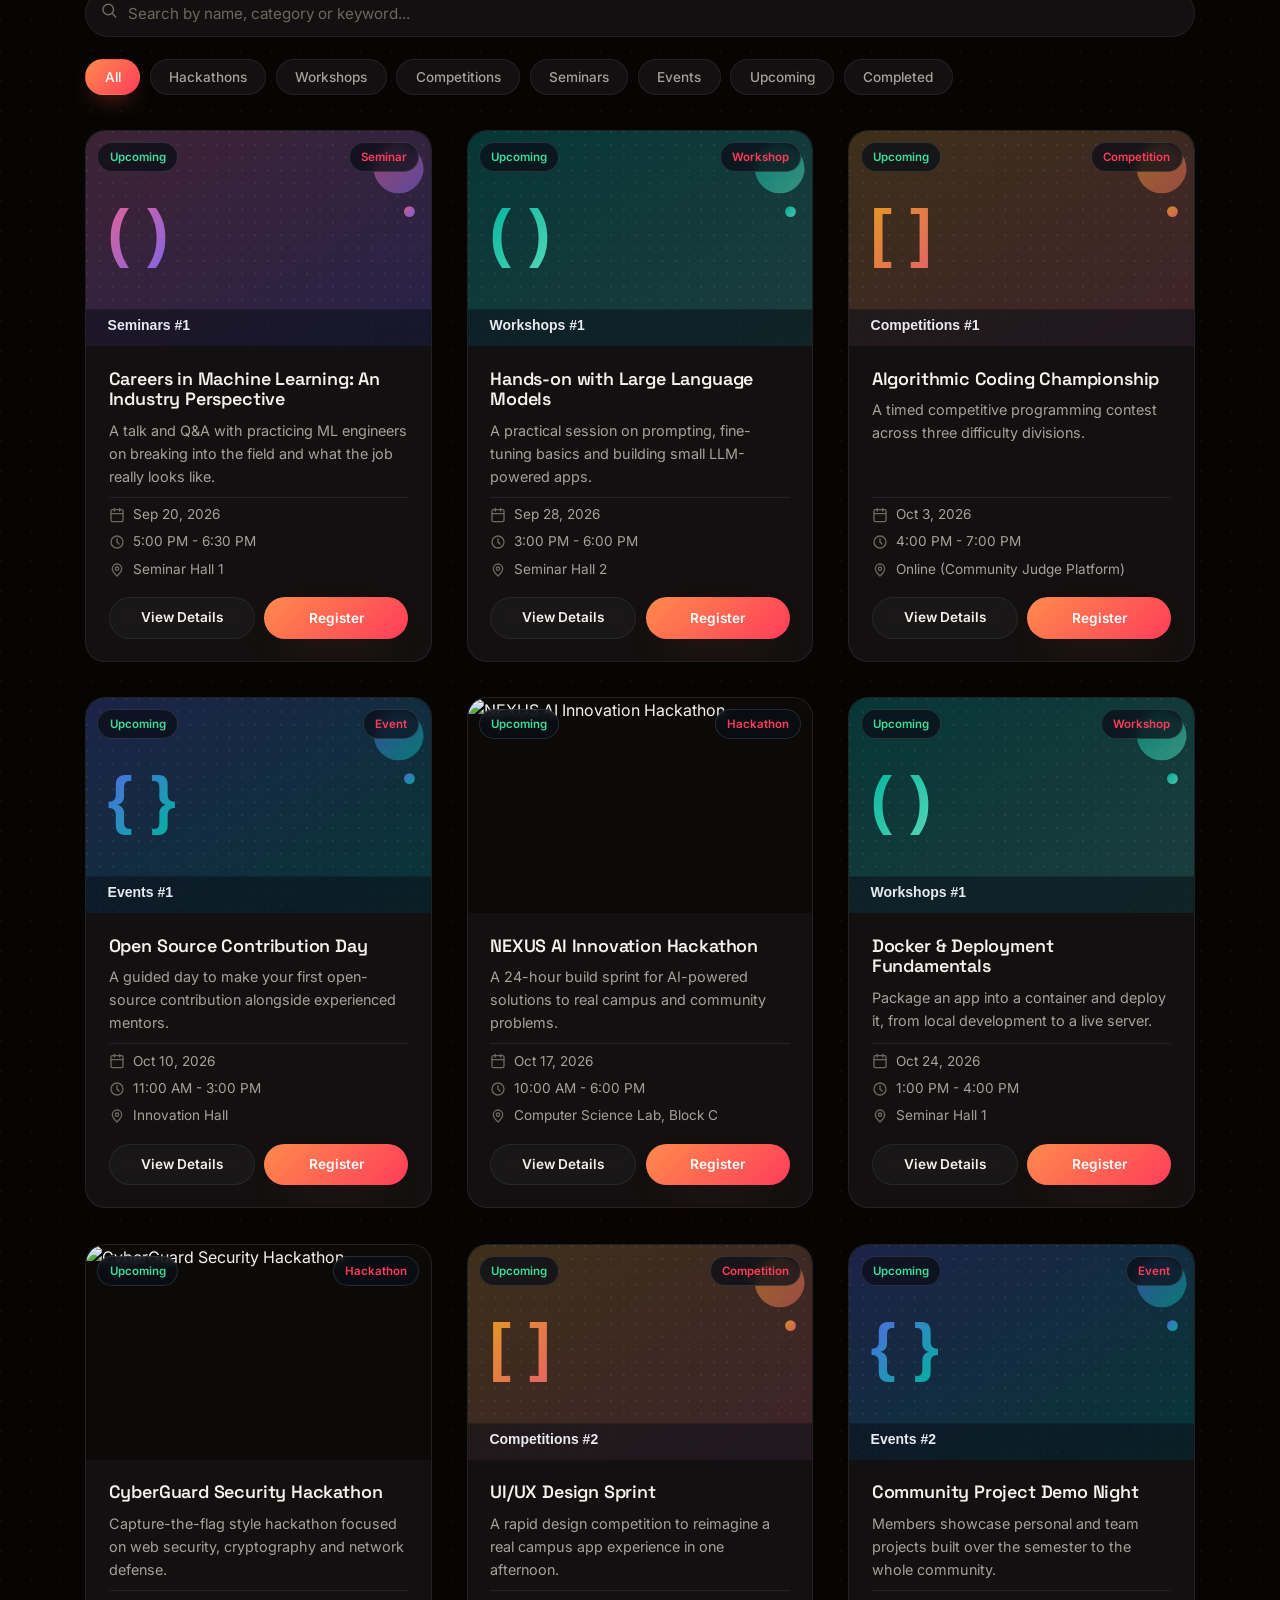
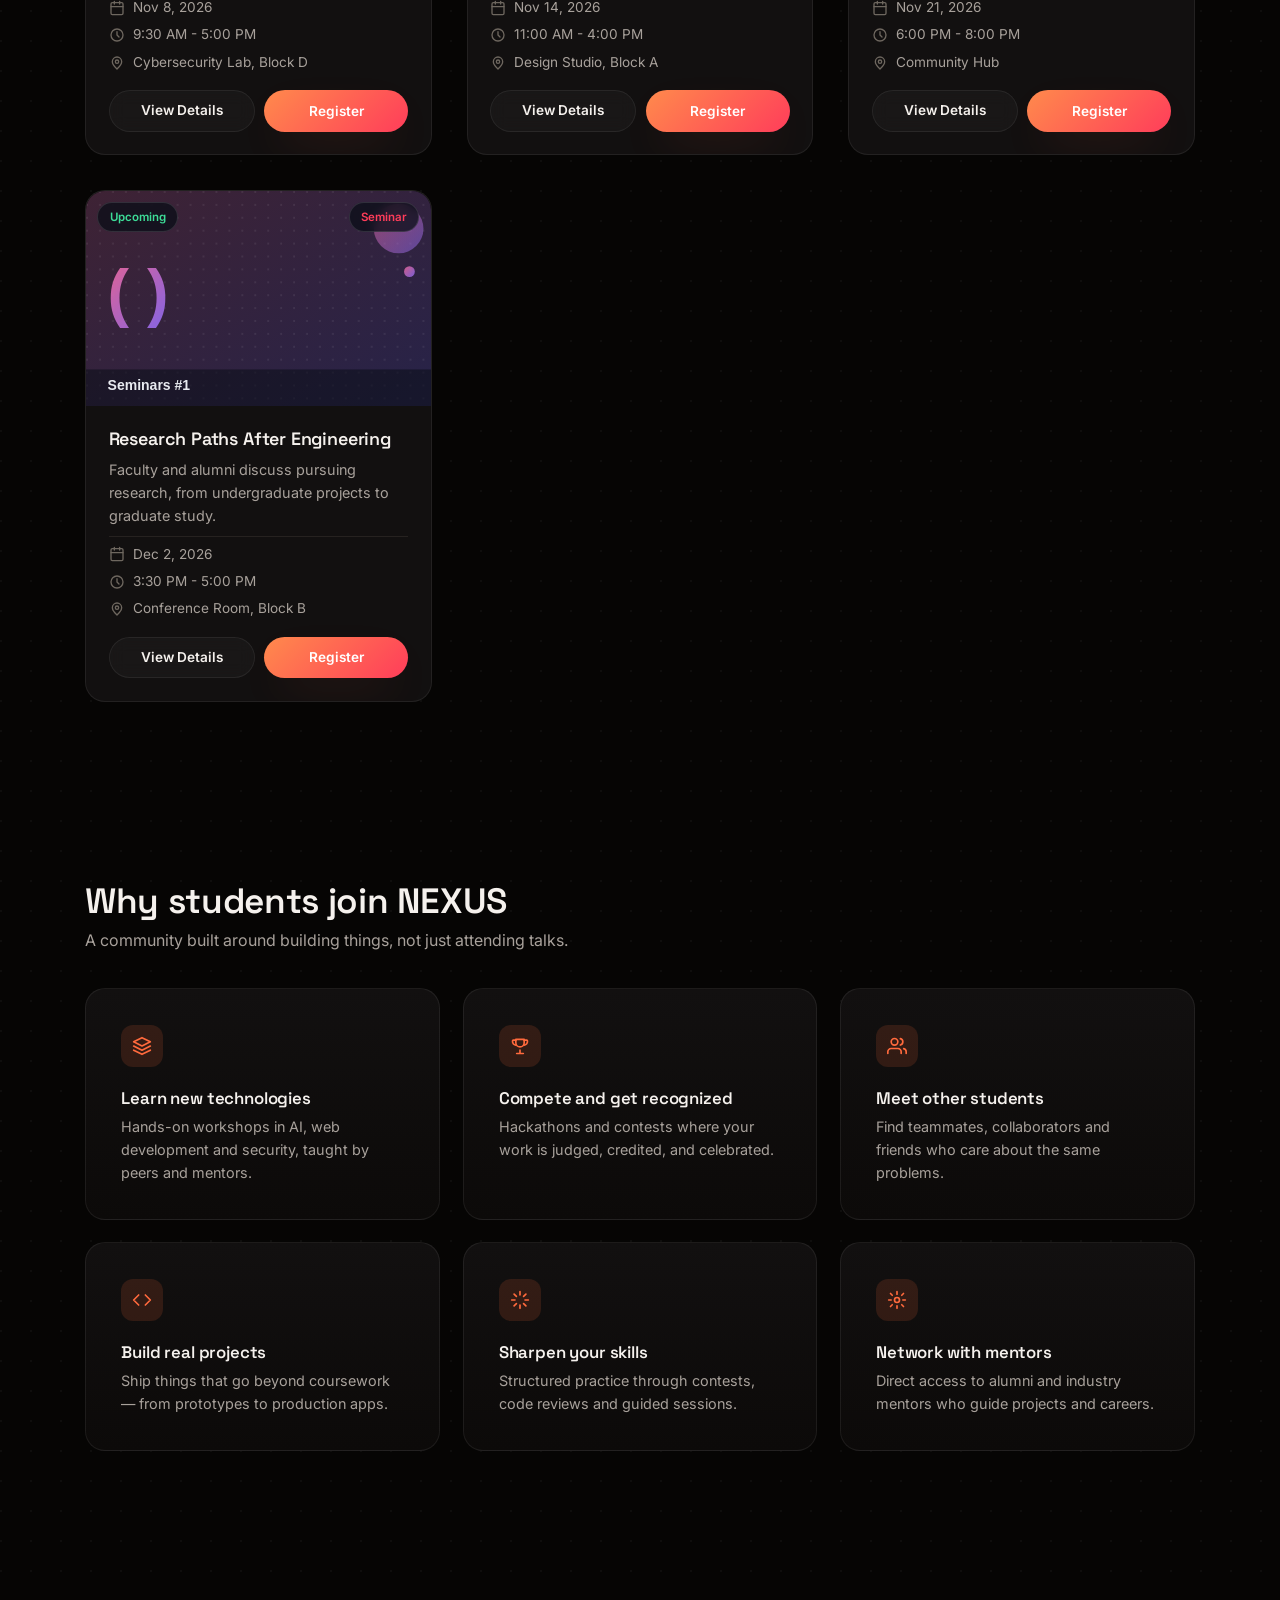
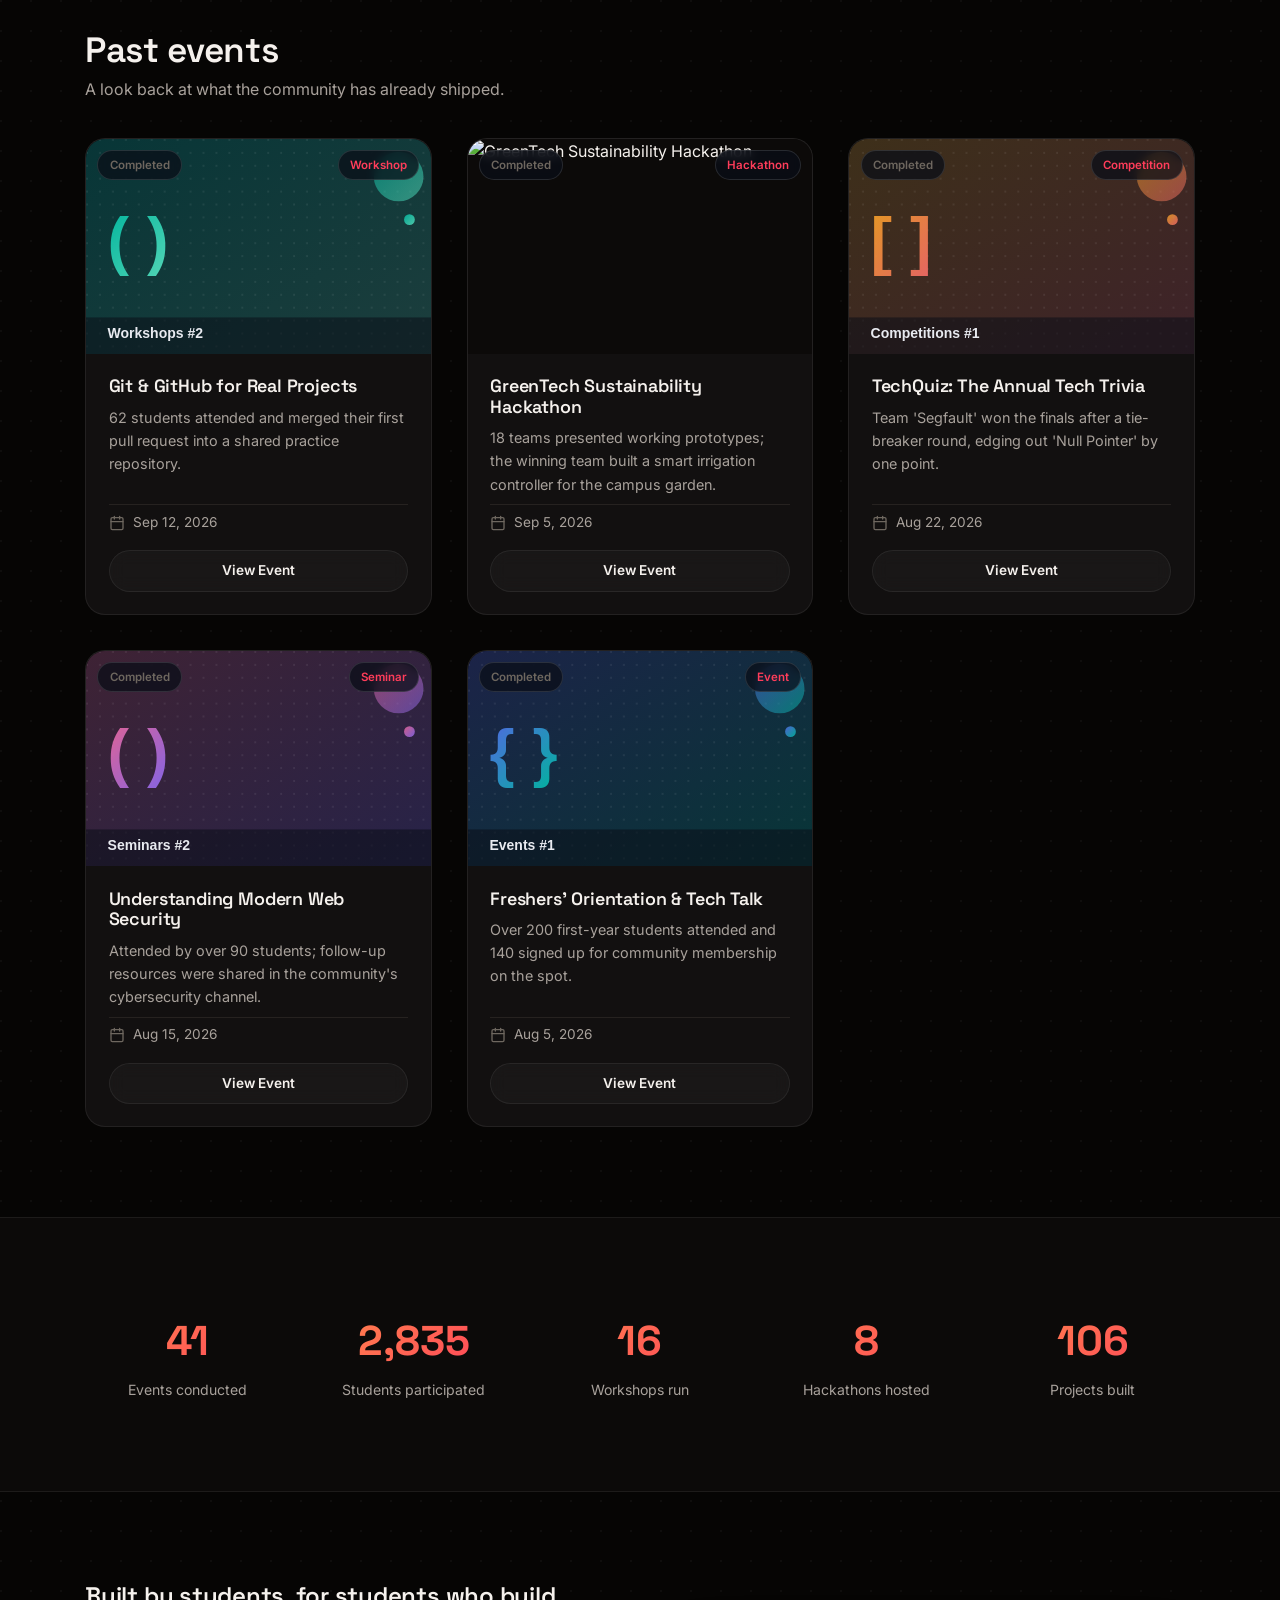
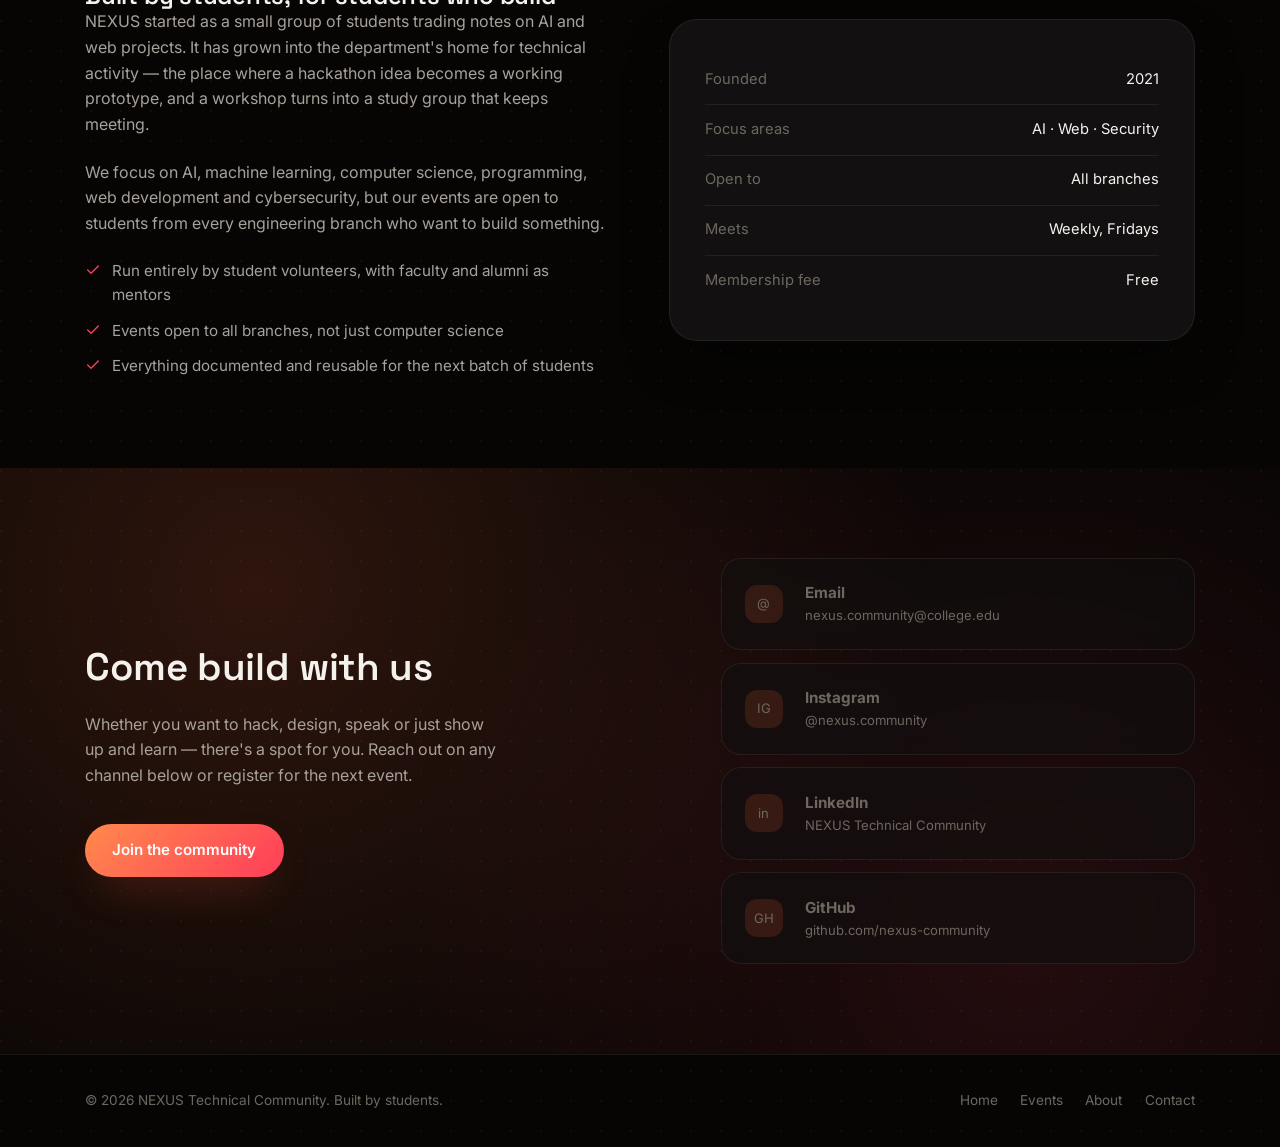
==== commit 068a7e88: "v2" ====
--- a/community-website/index.html
+++ b/community-website/index.html
@@ -13,6 +13,9 @@
 <body>
   <a href="#main" class="skip-link">Skip to main content</a>
 
+  <!-- Decorative fixed progress bar, filled by script.js as the user scrolls -->
+  <div class="scroll-progress" id="scrollProgress" aria-hidden="true"></div>
+
   <!-- ============== NAVBAR ============== -->
   <header class="navbar">
     <div class="container nav-inner">
@@ -45,6 +48,7 @@
   <main id="main">
     <!-- ============== HERO ============== -->
     <section id="home" class="hero">
+      <div class="hero-glow" aria-hidden="true"></div>
       <div class="container hero-grid">
         <div>
           <div class="hero-eyebrow-row">
@@ -156,42 +160,42 @@
           </div>
         </div>
         <div class="benefits-grid">
-          <div class="benefit-card">
+          <div class="benefit-card reveal">
             <div class="benefit-icon">
               <svg width="20" height="20" viewBox="0 0 24 24" fill="none" stroke="currentColor" stroke-width="2" stroke-linecap="round" stroke-linejoin="round"><path d="M12 2 2 7l10 5 10-5-10-5Z"/><path d="M2 17l10 5 10-5M2 12l10 5 10-5"/></svg>
             </div>
             <h3>Learn new technologies</h3>
             <p>Hands-on workshops in AI, web development and security, taught by peers and mentors.</p>
           </div>
-          <div class="benefit-card">
+          <div class="benefit-card reveal">
             <div class="benefit-icon">
               <svg width="20" height="20" viewBox="0 0 24 24" fill="none" stroke="currentColor" stroke-width="2" stroke-linecap="round" stroke-linejoin="round"><path d="M8 21h8M12 17v4M7 4h10v4a5 5 0 0 1-10 0V4Z"/><path d="M7 5H4a1 1 0 0 0-1 1 5 5 0 0 0 4 5M17 5h3a1 1 0 0 1 1 1 5 5 0 0 1-4 5"/></svg>
             </div>
             <h3>Compete and get recognized</h3>
             <p>Hackathons and contests where your work is judged, credited, and celebrated.</p>
           </div>
-          <div class="benefit-card">
+          <div class="benefit-card reveal">
             <div class="benefit-icon">
               <svg width="20" height="20" viewBox="0 0 24 24" fill="none" stroke="currentColor" stroke-width="2" stroke-linecap="round" stroke-linejoin="round"><path d="M17 21v-2a4 4 0 0 0-4-4H5a4 4 0 0 0-4 4v2"/><circle cx="9" cy="7" r="4"/><path d="M23 21v-2a4 4 0 0 0-3-3.87M16 3.13a4 4 0 0 1 0 7.75"/></svg>
             </div>
             <h3>Meet other students</h3>
             <p>Find teammates, collaborators and friends who care about the same problems.</p>
           </div>
-          <div class="benefit-card">
+          <div class="benefit-card reveal">
             <div class="benefit-icon">
               <svg width="20" height="20" viewBox="0 0 24 24" fill="none" stroke="currentColor" stroke-width="2" stroke-linecap="round" stroke-linejoin="round"><path d="m16 18 6-6-6-6M8 6l-6 6 6 6"/></svg>
             </div>
             <h3>Build real projects</h3>
             <p>Ship things that go beyond coursework — from prototypes to production apps.</p>
           </div>
-          <div class="benefit-card">
+          <div class="benefit-card reveal">
             <div class="benefit-icon">
               <svg width="20" height="20" viewBox="0 0 24 24" fill="none" stroke="currentColor" stroke-width="2" stroke-linecap="round" stroke-linejoin="round"><path d="M12 2v4M12 18v4M4.9 4.9l2.8 2.8M16.3 16.3l2.8 2.8M2 12h4M18 12h4M4.9 19.1l2.8-2.8M16.3 7.7l2.8-2.8"/></svg>
             </div>
             <h3>Sharpen your skills</h3>
             <p>Structured practice through contests, code reviews and guided sessions.</p>
           </div>
-          <div class="benefit-card">
+          <div class="benefit-card reveal">
             <div class="benefit-icon">
               <svg width="20" height="20" viewBox="0 0 24 24" fill="none" stroke="currentColor" stroke-width="2" stroke-linecap="round" stroke-linejoin="round"><circle cx="12" cy="12" r="3"/><path d="M12 2v3M12 19v3M4.2 4.2l2.1 2.1M17.7 17.7l2.1 2.1M2 12h3M19 12h3M4.2 19.8l2.1-2.1M17.7 6.3l2.1-2.1"/></svg>
             </div>
@@ -248,7 +252,7 @@
     <!-- ============== ABOUT ============== -->
     <section id="about">
       <div class="container about-grid">
-        <div class="about-copy">
+        <div class="about-copy reveal">
           <h2>Built by students, for students who build</h2>
           <p>
             NEXUS started as a small group of students trading notes on AI and web projects. It has grown into the
@@ -265,7 +269,7 @@
             <li><svg width="16" height="16" viewBox="0 0 24 24" fill="none" stroke="currentColor" stroke-width="2" stroke-linecap="round" stroke-linejoin="round"><path d="M20 6 9 17l-5-5"/></svg> Everything documented and reusable for the next batch of students</li>
           </ul>
         </div>
-        <div class="about-panel">
+        <div class="about-panel reveal">
           <div class="about-panel-row"><span>Founded</span><span>2021</span></div>
           <div class="about-panel-row"><span>Focus areas</span><span>AI · Web · Security</span></div>
           <div class="about-panel-row"><span>Open to</span><span>All branches</span></div>
@@ -278,7 +282,7 @@
     <!-- ============== CONTACT / JOIN ============== -->
     <section id="contact" class="contact-section">
       <div class="container contact-grid">
-        <div class="contact-copy">
+        <div class="contact-copy reveal">
           <h2>Come build with us</h2>
           <p>
             Whether you want to hack, design, speak or just show up and learn — there's a spot for you. Reach out on
@@ -287,28 +291,28 @@
           <a href="#events" class="btn btn-primary">Join the community</a>
         </div>
         <div class="contact-channels">
-          <a class="channel" href="mailto:nexus.community@college.edu">
+          <a class="channel reveal" href="mailto:nexus.community@college.edu">
             <span class="channel-icon">@</span>
             <span>
               <strong>Email</strong>
               <span>nexus.community@college.edu</span>
             </span>
           </a>
-          <a class="channel" href="https://instagram.com/" target="_blank" rel="noopener noreferrer">
+          <a class="channel reveal" href="https://instagram.com/" target="_blank" rel="noopener noreferrer">
             <span class="channel-icon">IG</span>
             <span>
               <strong>Instagram</strong>
               <span>@nexus.community</span>
             </span>
           </a>
-          <a class="channel" href="https://linkedin.com/" target="_blank" rel="noopener noreferrer">
+          <a class="channel reveal" href="https://linkedin.com/" target="_blank" rel="noopener noreferrer">
             <span class="channel-icon">in</span>
             <span>
               <strong>LinkedIn</strong>
               <span>NEXUS Technical Community</span>
             </span>
           </a>
-          <a class="channel" href="https://github.com/" target="_blank" rel="noopener noreferrer">
+          <a class="channel reveal" href="https://github.com/" target="_blank" rel="noopener noreferrer">
             <span class="channel-icon">GH</span>
             <span>
               <strong>GitHub</strong>
--- a/community-website/style.css
+++ b/community-website/style.css
@@ -21,26 +21,28 @@
 
 /* ---------- 1. Design tokens ---------- */
 :root {
-  /* colors */
-  --bg: #0a0e17;
-  --bg-raised: #10151f;
-  --surface: #141b28;
-  --surface-hover: #182131;
-  --border: #232d3f;
-  --text: #e8eaf0;
-  --text-muted: #8b94a7;
-  --text-faint: #5c6478;
-
-  --accent: #5b6ef5;
-  --accent-2: #00c2a8;
-  --accent-warm: #f5a623;
-  --accent-pink: #f76b9c;
-
-  --accent-grad: linear-gradient(135deg, #5b6ef5 0%, #8c6cf7 100%);
-  --accent-grad-2: linear-gradient(135deg, #00c2a8 0%, #5be7c4 100%);
+  /* colors — warm dark palette: near-black base, orange-to-red glow accent */
+  --bg: #060504;
+  --bg-raised: #0c0a09;
+  --surface: #121010;
+  --surface-hover: #171413;
+  --border: #262220;
+  --border-soft: rgba(255, 255, 255, 0.07);
+  --text: #f5f1ed;
+  --text-muted: #a8a19b;
+  --text-faint: #6e675f;
+
+  --accent: #ff6a3d;
+  --accent-2: #ff3d5a;
+  --accent-warm: #ffb648;
+  --accent-pink: #ff3d5a;
+
+  --accent-grad: linear-gradient(135deg, #ff8a4c 0%, #ff3d5a 100%);
+  --accent-grad-2: linear-gradient(135deg, #ffb648 0%, #ff6a3d 100%);
+  --glow-grad: radial-gradient(circle, rgba(255, 106, 61, 0.55) 0%, rgba(255, 61, 90, 0.15) 45%, transparent 70%);
 
   --success: #3ddc97;
-  --danger: #f76b6b;
+  --danger: #ff5c5c;
 
   /* type */
   --font-display: "Space Grotesk", "Segoe UI", sans-serif;
@@ -54,14 +56,17 @@
   --space-5: 3.6rem;
   --space-6: 5.6rem;
 
-  --radius-s: 8px;
-  --radius-m: 14px;
-  --radius-l: 22px;
-
-  --shadow-soft: 0 20px 50px -20px rgba(0, 0, 0, 0.6);
+  --radius-s: 12px;
+  --radius-m: 20px;
+  --radius-l: 28px;
+  --radius-pill: 999px;
+
+  --shadow-soft: 0 24px 60px -24px rgba(0, 0, 0, 0.75);
+  --shadow-glow: 0 18px 46px -18px rgba(255, 90, 60, 0.45);
   --container: 1180px;
 
   --ease: cubic-bezier(0.16, 1, 0.3, 1);
+  --ease-spring: cubic-bezier(0.34, 1.56, 0.64, 1);
 }
 
 /* ---------- 2. Reset & base ---------- */
@@ -94,8 +99,21 @@
   color: var(--text);
   line-height: 1.6;
   overflow-x: hidden;
-  background-image: radial-gradient(circle at 1px 1px, rgba(255, 255, 255, 0.045) 1px, transparent 0);
-  background-size: 28px 28px;
+  background-image: radial-gradient(circle at 1px 1px, rgba(255, 255, 255, 0.035) 1px, transparent 0);
+  background-size: 30px 30px;
+}
+
+/* Fixed scroll-progress indicator, filled with the brand gradient as the
+   page is scrolled. Purely decorative, updated from script.js. */
+.scroll-progress {
+  position: fixed;
+  top: 0;
+  left: 0;
+  height: 3px;
+  width: 0%;
+  background: var(--accent-grad);
+  z-index: 300;
+  transition: width 0.1s linear;
 }
 
 img {
@@ -149,6 +167,32 @@
 
 section {
   padding-block: var(--space-6);
+}
+
+/* ---------- Scroll reveal base (placed early in the cascade on purpose:
+   component-specific :hover transforms declared later must win over the
+   plain in-view reset below at equal selector specificity) ---------- */
+.reveal {
+  opacity: 0;
+  transform: translateY(28px) scale(0.97);
+  transition: opacity 0.8s var(--ease), transform 0.8s var(--ease);
+  transition-delay: var(--reveal-delay, 0s);
+}
+
+.reveal.in-view {
+  opacity: 1;
+  transform: translateY(0) scale(1);
+}
+
+.section-head {
+  opacity: 0;
+  transform: translateY(18px);
+  transition: opacity 0.7s var(--ease), transform 0.7s var(--ease);
+}
+
+.section-head.in-view {
+  opacity: 1;
+  transform: translateY(0);
 }
 
 .skip-link {
@@ -173,34 +217,42 @@
   align-items: center;
   justify-content: center;
   gap: var(--space-2);
-  padding: 0.85rem 1.6rem;
-  border-radius: var(--radius-s);
+  padding: 0.9rem 1.7rem;
+  border-radius: var(--radius-pill);
   font-weight: 600;
   font-size: 0.95rem;
-  transition: transform 0.25s var(--ease), box-shadow 0.25s var(--ease), background 0.25s var(--ease);
+  transition: transform 0.35s var(--ease-spring), box-shadow 0.35s var(--ease), background 0.3s var(--ease),
+    border-color 0.3s var(--ease), color 0.3s var(--ease);
   white-space: nowrap;
 }
 
 .btn-primary {
   background: var(--accent-grad);
   color: #fff;
-  box-shadow: 0 12px 30px -10px rgba(91, 110, 245, 0.55);
+  box-shadow: var(--shadow-glow);
 }
 
 .btn-primary:hover {
-  transform: translateY(-2px);
-  box-shadow: 0 16px 36px -8px rgba(91, 110, 245, 0.65);
+  transform: translateY(-3px) scale(1.02);
+  box-shadow: 0 22px 50px -14px rgba(255, 90, 60, 0.6);
+}
+
+.btn-primary:active {
+  transform: translateY(-1px) scale(0.99);
 }
 
 .btn-secondary {
-  background: transparent;
+  background: rgba(255, 255, 255, 0.03);
   color: var(--text);
-  border: 1px solid var(--border);
+  border: 1px solid var(--border-soft);
+  backdrop-filter: blur(8px);
 }
 
 .btn-secondary:hover {
-  border-color: var(--accent-2);
-  color: var(--accent-2);
+  border-color: var(--accent);
+  color: var(--accent-warm);
+  transform: translateY(-3px);
+  background: rgba(255, 106, 61, 0.08);
 }
 
 .btn-block {
@@ -223,10 +275,16 @@
   position: sticky;
   top: 0;
   z-index: 100;
-  background: rgba(10, 14, 23, 0.78);
-  backdrop-filter: blur(14px) saturate(140%);
-  -webkit-backdrop-filter: blur(14px) saturate(140%);
-  border-bottom: 1px solid var(--border);
+  background: rgba(6, 5, 4, 0.7);
+  backdrop-filter: blur(16px) saturate(150%);
+  -webkit-backdrop-filter: blur(16px) saturate(150%);
+  border-bottom: 1px solid var(--border-soft);
+  transition: background 0.4s var(--ease), border-color 0.4s var(--ease), box-shadow 0.4s var(--ease);
+}
+
+.navbar.scrolled {
+  background: rgba(6, 5, 4, 0.92);
+  box-shadow: 0 12px 30px -20px rgba(0, 0, 0, 0.8);
 }
 
 .nav-inner {
@@ -234,6 +292,11 @@
   align-items: center;
   justify-content: space-between;
   padding-block: var(--space-2);
+  transition: padding-block 0.35s var(--ease);
+}
+
+.navbar.scrolled .nav-inner {
+  padding-block: 0.6rem;
 }
 
 .brand {
@@ -248,12 +311,18 @@
 .brand-mark {
   width: 34px;
   height: 34px;
-  border-radius: 9px;
+  border-radius: 11px;
   background: var(--accent-grad);
   display: grid;
   place-items: center;
   font-size: 1rem;
   color: #fff;
+  box-shadow: 0 8px 20px -8px rgba(255, 90, 60, 0.6);
+  transition: transform 0.4s var(--ease-spring);
+}
+
+.brand:hover .brand-mark {
+  transform: rotate(-8deg) scale(1.08);
 }
 
 .nav-links {
@@ -322,6 +391,30 @@
 .hero {
   padding-block: var(--space-6) var(--space-5);
   position: relative;
+  overflow: hidden;
+}
+
+.hero-glow {
+  position: absolute;
+  top: -220px;
+  left: 50%;
+  width: 900px;
+  height: 900px;
+  transform: translateX(-50%);
+  background: var(--glow-grad);
+  filter: blur(10px);
+  pointer-events: none;
+  z-index: 0;
+  animation: glow-drift 12s ease-in-out infinite;
+}
+
+@keyframes glow-drift {
+  0%, 100% {
+    transform: translateX(-50%) translateY(0) scale(1);
+  }
+  50% {
+    transform: translateX(-46%) translateY(30px) scale(1.06);
+  }
 }
 
 .hero-grid {
@@ -329,6 +422,8 @@
   grid-template-columns: 1.1fr 0.9fr;
   gap: var(--space-5);
   align-items: center;
+  position: relative;
+  z-index: 1;
 }
 
 .hero-eyebrow-row {
@@ -336,29 +431,34 @@
   align-items: center;
   gap: 0.6rem;
   margin-bottom: var(--space-3);
-  color: var(--accent-2);
+  color: var(--accent-warm);
   font-size: 0.9rem;
   font-weight: 600;
+  background: rgba(255, 106, 61, 0.1);
+  border: 1px solid rgba(255, 106, 61, 0.25);
+  width: fit-content;
+  padding: 0.4rem 0.9rem;
+  border-radius: var(--radius-pill);
 }
 
 .live-dot {
   width: 8px;
   height: 8px;
   border-radius: 50%;
-  background: var(--accent-2);
-  box-shadow: 0 0 0 0 rgba(0, 194, 168, 0.6);
+  background: var(--accent);
+  box-shadow: 0 0 0 0 rgba(255, 106, 61, 0.6);
   animation: pulse-dot 2s infinite;
 }
 
 @keyframes pulse-dot {
   0% {
-    box-shadow: 0 0 0 0 rgba(0, 194, 168, 0.55);
+    box-shadow: 0 0 0 0 rgba(255, 106, 61, 0.55);
   }
   70% {
-    box-shadow: 0 0 0 10px rgba(0, 194, 168, 0);
+    box-shadow: 0 0 0 10px rgba(255, 106, 61, 0);
   }
   100% {
-    box-shadow: 0 0 0 0 rgba(0, 194, 168, 0);
+    box-shadow: 0 0 0 0 rgba(255, 106, 61, 0);
   }
 }
 
@@ -407,11 +507,14 @@
 
 /* terminal-style visual */
 .hero-visual {
-  background: var(--surface);
-  border: 1px solid var(--border);
+  background: rgba(18, 16, 16, 0.6);
+  border: 1px solid var(--border-soft);
   border-radius: var(--radius-l);
   box-shadow: var(--shadow-soft);
   overflow: hidden;
+  backdrop-filter: blur(20px);
+  will-change: transform;
+  transition: transform 0.2s linear;
 }
 
 .terminal-bar {
@@ -419,8 +522,8 @@
   align-items: center;
   gap: var(--space-2);
   padding: var(--space-2) var(--space-3);
-  border-bottom: 1px solid var(--border);
-  background: var(--bg-raised);
+  border-bottom: 1px solid var(--border-soft);
+  background: rgba(12, 10, 9, 0.6);
 }
 
 .terminal-dot {
@@ -530,12 +633,13 @@
 
 .search-box input {
   width: 100%;
-  padding: 0.75rem 1rem 0.75rem 2.6rem;
-  border-radius: var(--radius-s);
-  border: 1px solid var(--border);
+  padding: 0.8rem 1rem 0.8rem 2.6rem;
+  border-radius: var(--radius-pill);
+  border: 1px solid var(--border-soft);
   background: var(--surface);
   color: var(--text);
   font-size: 0.95rem;
+  transition: border-color 0.3s var(--ease), box-shadow 0.3s var(--ease);
 }
 
 .search-box input::placeholder {
@@ -544,6 +648,7 @@
 
 .search-box input:focus {
   border-color: var(--accent);
+  box-shadow: 0 0 0 4px rgba(255, 106, 61, 0.15);
 }
 
 .search-icon {
@@ -562,25 +667,28 @@
 }
 
 .chip {
-  padding: 0.55rem 1.05rem;
-  border-radius: 999px;
-  border: 1px solid var(--border);
+  padding: 0.55rem 1.15rem;
+  border-radius: var(--radius-pill);
+  border: 1px solid var(--border-soft);
   background: var(--surface);
   color: var(--text-muted);
   font-size: 0.85rem;
   font-weight: 500;
-  transition: all 0.2s;
+  transition: transform 0.3s var(--ease-spring), background 0.25s var(--ease), color 0.25s var(--ease),
+    border-color 0.25s var(--ease);
 }
 
 .chip:hover {
   color: var(--text);
   border-color: var(--accent);
+  transform: translateY(-2px);
 }
 
 .chip.active {
   background: var(--accent-grad);
   border-color: transparent;
   color: #fff;
+  box-shadow: 0 10px 24px -10px rgba(255, 90, 60, 0.55);
 }
 
 /* ---------- 8. Event cards ---------- */
@@ -592,17 +700,22 @@
 
 .event-card {
   background: var(--surface);
-  border: 1px solid var(--border);
+  border: 1px solid var(--border-soft);
   border-radius: var(--radius-m);
   overflow: hidden;
   display: flex;
   flex-direction: column;
-  transition: transform 0.3s var(--ease), border-color 0.3s var(--ease);
+  transition: transform 0.45s var(--ease-spring), border-color 0.35s var(--ease), box-shadow 0.35s var(--ease);
 }
 
 .event-card:hover {
-  transform: translateY(-4px);
-  border-color: var(--accent);
+  transform: translateY(-6px);
+  border-color: rgba(255, 106, 61, 0.4);
+  box-shadow: var(--shadow-glow);
+}
+
+.event-card:hover .event-thumb img {
+  transform: scale(1.06);
 }
 
 .event-thumb {
@@ -616,6 +729,7 @@
   width: 100%;
   height: 100%;
   object-fit: cover;
+  transition: transform 0.6s var(--ease);
 }
 
 .badge {
@@ -720,30 +834,38 @@
 
 .category-card {
   background: var(--surface);
-  border: 1px solid var(--border);
+  border: 1px solid var(--border-soft);
   border-radius: var(--radius-m);
   padding: var(--space-4) var(--space-3);
   text-align: left;
-  transition: transform 0.25s var(--ease), border-color 0.25s var(--ease), background 0.25s var(--ease);
+  transition: transform 0.4s var(--ease-spring), border-color 0.3s var(--ease), background 0.3s var(--ease),
+    box-shadow 0.3s var(--ease);
   display: flex;
   flex-direction: column;
   gap: var(--space-2);
 }
 
 .category-card:hover {
-  transform: translateY(-4px);
-  border-color: var(--accent);
+  transform: translateY(-6px) scale(1.02);
+  border-color: rgba(255, 106, 61, 0.4);
   background: var(--surface-hover);
+  box-shadow: var(--shadow-glow);
+}
+
+.category-card:hover .category-icon {
+  transform: rotate(-6deg) scale(1.08);
 }
 
 .category-icon {
   width: 46px;
   height: 46px;
-  border-radius: var(--radius-s);
+  border-radius: 14px;
   display: grid;
   place-items: center;
   background: var(--accent-grad);
   color: #fff;
+  transition: transform 0.4s var(--ease-spring);
+  box-shadow: 0 10px 22px -10px rgba(255, 90, 60, 0.55);
 }
 
 .category-card h3 {
@@ -772,19 +894,32 @@
 .benefit-card {
   padding: var(--space-4);
   border-radius: var(--radius-m);
-  border: 1px solid var(--border);
+  border: 1px solid var(--border-soft);
   background: linear-gradient(180deg, var(--surface) 0%, var(--bg-raised) 100%);
+  transition: transform 0.4s var(--ease-spring), border-color 0.3s var(--ease);
+}
+
+.benefit-card:hover {
+  transform: translateY(-5px);
+  border-color: rgba(255, 106, 61, 0.35);
 }
 
 .benefit-icon {
   width: 42px;
   height: 42px;
-  border-radius: 10px;
+  border-radius: 12px;
   display: grid;
   place-items: center;
   margin-bottom: var(--space-3);
-  background: rgba(91, 110, 245, 0.14);
+  background: rgba(255, 106, 61, 0.14);
   color: var(--accent);
+  transition: transform 0.4s var(--ease-spring), background 0.3s var(--ease);
+}
+
+.benefit-card:hover .benefit-icon {
+  background: var(--accent-grad);
+  color: #fff;
+  transform: scale(1.08);
 }
 
 .benefit-card h3 {
@@ -800,8 +935,9 @@
 /* ---------- 11. Stats ---------- */
 .stats-section {
   background: var(--bg-raised);
-  border-top: 1px solid var(--border);
-  border-bottom: 1px solid var(--border);
+  border-top: 1px solid var(--border-soft);
+  border-bottom: 1px solid var(--border-soft);
+  position: relative;
 }
 
 .stats-grid {
@@ -862,16 +998,17 @@
 
 .about-panel {
   background: var(--surface);
-  border: 1px solid var(--border);
+  border: 1px solid var(--border-soft);
   border-radius: var(--radius-l);
   padding: var(--space-4);
+  box-shadow: var(--shadow-soft);
 }
 
 .about-panel-row {
   display: flex;
   justify-content: space-between;
   padding-block: var(--space-2);
-  border-bottom: 1px solid var(--border);
+  border-bottom: 1px solid var(--border-soft);
   font-size: 0.92rem;
 }
 
@@ -885,8 +1022,8 @@
 
 /* ---------- 13. Contact / footer ---------- */
 .contact-section {
-  background: radial-gradient(circle at 20% 20%, rgba(91, 110, 245, 0.14), transparent 60%),
-    radial-gradient(circle at 80% 80%, rgba(0, 194, 168, 0.12), transparent 55%);
+  background: radial-gradient(circle at 20% 20%, rgba(255, 106, 61, 0.16), transparent 60%),
+    radial-gradient(circle at 80% 80%, rgba(255, 61, 90, 0.12), transparent 55%);
 }
 
 .contact-grid {
@@ -920,24 +1057,33 @@
   gap: var(--space-3);
   padding: var(--space-3);
   border-radius: var(--radius-m);
-  background: var(--surface);
-  border: 1px solid var(--border);
-  transition: border-color 0.2s;
+  background: rgba(18, 16, 16, 0.6);
+  backdrop-filter: blur(10px);
+  border: 1px solid var(--border-soft);
+  transition: border-color 0.3s var(--ease), transform 0.35s var(--ease-spring);
 }
 
 .channel:hover {
-  border-color: var(--accent-2);
+  border-color: var(--accent);
+  transform: translateX(4px);
 }
 
 .channel-icon {
   width: 38px;
   height: 38px;
-  border-radius: 10px;
+  border-radius: 12px;
   display: grid;
   place-items: center;
-  background: rgba(0, 194, 168, 0.14);
-  color: var(--accent-2);
+  background: rgba(255, 106, 61, 0.14);
+  color: var(--accent);
   flex-shrink: 0;
+  transition: transform 0.35s var(--ease-spring), background 0.3s var(--ease), color 0.3s var(--ease);
+}
+
+.channel:hover .channel-icon {
+  background: var(--accent-grad);
+  color: #fff;
+  transform: scale(1.08);
 }
 
 .channel strong {
@@ -951,7 +1097,7 @@
 }
 
 footer.site-footer {
-  border-top: 1px solid var(--border);
+  border-top: 1px solid var(--border-soft);
   padding-block: var(--space-4);
 }
 
@@ -983,31 +1129,20 @@
 }
 
 /* ---------- 14. Utilities & animation ---------- */
-.reveal {
-  opacity: 0;
-  transform: translateY(16px);
-  transition: opacity 0.6s var(--ease), transform 0.6s var(--ease);
-}
-
-.reveal.in-view {
-  opacity: 1;
-  transform: translateY(0);
-}
-
 .toast {
   position: fixed;
   bottom: var(--space-4);
   right: var(--space-4);
   background: var(--surface);
-  border: 1px solid var(--accent-2);
+  border: 1px solid var(--accent);
   color: var(--text);
   padding: var(--space-3) var(--space-4);
-  border-radius: var(--radius-s);
-  box-shadow: var(--shadow-soft);
+  border-radius: var(--radius-m);
+  box-shadow: var(--shadow-glow);
   z-index: 200;
   transform: translateY(20px);
   opacity: 0;
-  transition: all 0.3s var(--ease);
+  transition: all 0.4s var(--ease-spring);
   pointer-events: none;
   max-width: 320px;
 }
